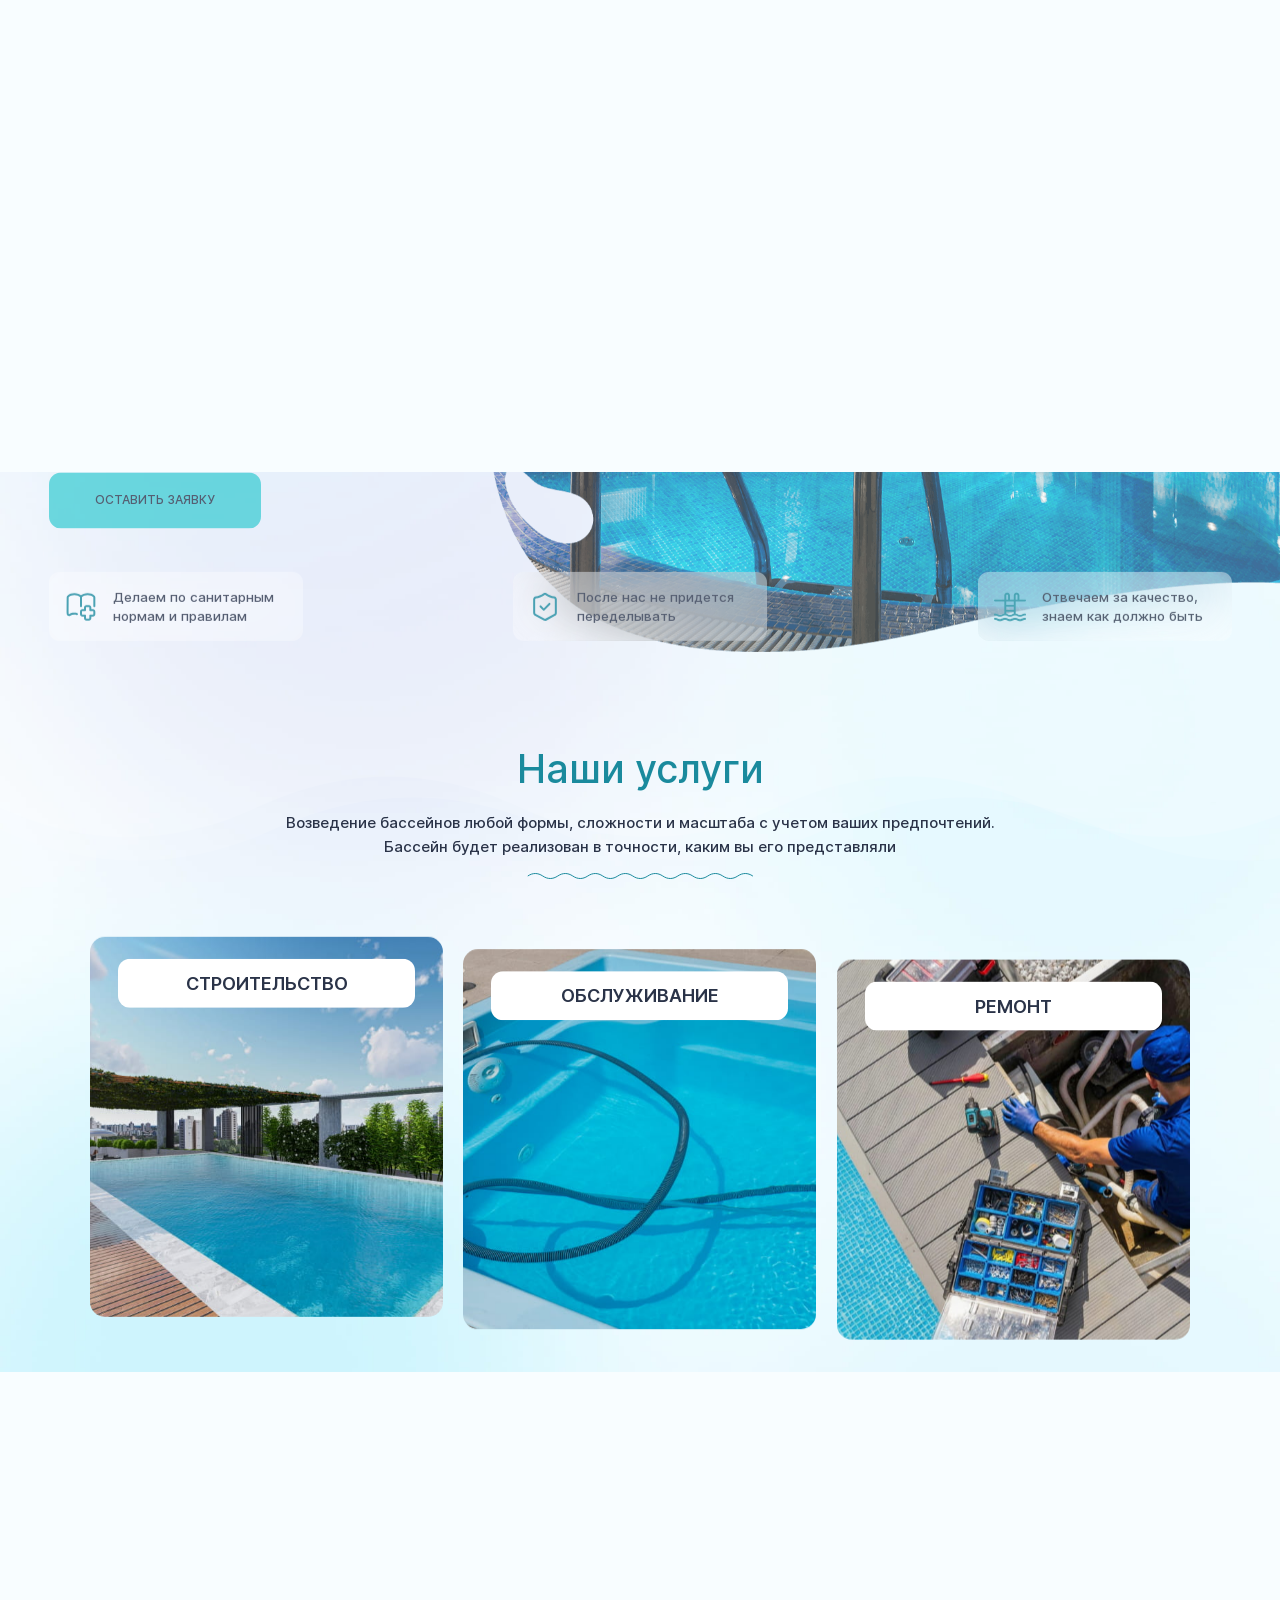
==== index.html @ 566ef68f "Add files via upload" ====
<!DOCTYPE html>
<!--[if lt IE 7]><html lang="ru" class="lt-ie9 lt-ie8 lt-ie7"><![endif]-->
<!--[if IE 7]><html lang="ru" class="lt-ie9 lt-ie8"><![endif]-->
<!--[if IE 8]><html lang="ru" class="lt-ie9"><![endif]-->
<!--[if gt IE 8]><!-->
<html lang="ru">
<!--<![endif]-->
<head>
	<meta charset="utf-8" />
	<title>Заголовок</title>
	<meta http-equiv="X-UA-Compatible" content="IE=edge" />
	<meta name="viewport" content="width=device-width, initial-scale=1, maximum-scale=1">
	<meta name="format-detection" content="telephone=no" />
	<link rel="shortcut icon" href="favicon.png" />
	<link rel="stylesheet" href="libs/bootstrap/bootstrap-grid.css" />
	<link rel="stylesheet" href="libs/fontawesome-free-5.12.0-web/css/all.min.css" />
	<link rel="stylesheet" href="libs/fancybox-master/dist/jquery.fancybox.min.css" />
	<link rel="stylesheet" href="libs/slick-1.5.9/slick/slick.css" />
	<link rel="stylesheet" href="css/fonts.css" />
	<link rel="stylesheet" href="css/main.css?ver=1.1" />
	<link rel="stylesheet" href="css/media.css?ver=1.1" />
</head>
<body>

	<div class="wrapper"> 

		<div class="content">

			<header class="header">
				<div class="header__wrapper">
					<div class="sandwich">
						<div class="sw-topper"></div>
						<div class="sw-bottom"></div>
						<div class="sw-footer"></div>
					</div>
					<div class="header__left">
						<a href="#" class="logo">
							<span class="logo__image">
								<img src="img/logo.svg" alt="alt">
							</span>
							<span class="logo__content">
								<span class="logo__title">БАССЕЙНЫ</span>
								<span class="logo__descr">Строительство бассейнов</span>
							</span>
						</a>
						<div class="header__info">г. Симферополь, ул. Коммунальная, 22/3 <br>Пн-Пт: с 09:00 до 17:00</div>
					</div>
					<nav class="menu">
						<ul class="menu__list">
							<li><a href="#">Услуги</a></li>
							<li><a href="#">Товары</a></li>
							<li><a href="#">Наши работы</a></li>
							<li><a href="#">О компании</a></li>
							<li><a href="#">Новости</a></li>
							<li><a href="#">Контакты</a></li>
						</ul>
					</nav>
					<div class="header__contacts">
						<a href="tel:+79789877757" class="phone-main">+7 (978) 98-777-57</a>
						<ul class="socials-list">
							<li><a href="#" target="_blank"><img src="img/tg.svg" alt="alt"></a></li>
							<li><a href="#" target="_blank"><img src="img/max.svg" alt="alt"></a></li>
						</ul>
					</div>
					<a href="tel:+79789877757" class="phone-mobile"><i class="fas fa-phone-alt"></i></a>
				</div>
				<div class="menu-mobile">
					<nav class="menu">
						<ul class="menu__list">
							<li><a href="#">Услуги</a></li>
							<li><a href="#">Товары</a></li>
							<li><a href="#">Наши работы</a></li>
							<li><a href="#">О компании</a></li>
							<li><a href="#">Новости</a></li>
							<li><a href="#">Контакты</a></li>
						</ul>
					</nav>
					<div class="header__contacts">
						<a href="tel:+79789877757" class="phone-main">+7 (978) 98-777-57</a>
						<ul class="socials-list">
							<li><a href="#" target="_blank"><img src="img/tg.svg" alt="alt"></a></li>
							<li><a href="#" target="_blank"><img src="img/max.svg" alt="alt"></a></li>
						</ul>
					</div>
					<div class="header__info">г. Симферополь, ул. Коммунальная, 22/3 <br>Пн-Пт: с 09:00 до 17:00</div>
				</div>
				<div class="menu-overlay"></div>
			</header>

			<section class="billbord">
				<h2 class="billbord__head">
					<div class="billbord__head-item">Строительство</div>
					<div class="billbord__head-item">обслуживание</div>
					<div class="billbord__head-item">ремонт</div>
				</h2>
				<h1 class="billbord__title" data-speed="0.9">БАССЕЙНОВ</h1>
				<div data-speed="0.87">
					<h3 class="billbord__subtitle">из бетона и композита «под ключ» в Крыму</h3>
					<div class="billbord__info" >
						<div class="billbord__info-value">20 лет</div>
						<div class="billbord__info-content">Оказываем услуги как для частных лиц, так и для бизнес-проектов</div>
					</div>
					<a href="#" class="btn-main">оставить заявку</a>
				</div>
				<div class="billbord__elements" data-speed="0.8">
					<div class="billbord__elements-item">
						<div class="billbord__elements-icon">
							<img src="img/ic_billbord1.svg" alt="alt">
						</div>
						<p>Делаем по санитарным нормам и правилам</p>
					</div>
					<div class="billbord__elements-item">
						<div class="billbord__elements-icon">
							<img src="img/ic_billbord2.svg" alt="alt">
						</div>
						<p>После нас не придется переделывать</p>
					</div>
					<div class="billbord__elements-item">
						<div class="billbord__elements-icon">
							<img src="img/ic_billbord3.svg" alt="alt">
						</div>
						<p>Отвечаем за качество, знаем как должно быть</p>
					</div>
				</div>
				<div class="billbord__image" data-speed="0.6">
					<img src="img/billbord.png" alt="alt">
				</div>
			</section>

			<section class="services">
				<div class="container">
					<div class="head-section" data-speed="1">
						<h2 class="title-section">Наши услуги</h2>
						<div class="title-small">Возведение бассейнов любой формы, сложности и масштаба с учетом ваших предпочтений. <br>Бассейн будет реализован в точности, каким вы его представляли</div>
					</div>
					<div class="row row--main">
						<div class="col-lg-4" data-speed="1.1">
							<a href="#" class="item-service">
								<span class="item-service__title">Строительство</span>
								<span class="item-service__content">Бетонные и композитные бассейны с различной отделкой. <br>Бассейны из нержавейки, чаны, хаммамы</span>
								<span class="item-service__image">
									<img src="img/service1.jpg" alt="alt">
								</span>
							</a>
						</div>
						<div class="col-lg-4" data-speed="1.2">
							<a href="#" class="item-service">
								<span class="item-service__title">обслуживание</span>
								<span class="item-service__content">Бетонные и композитные бассейны с различной отделкой. <br>Бассейны из нержавейки, чаны, хаммамы</span>
								<span class="item-service__image">
									<img src="img/service2.jpg" alt="alt">
								</span>
							</a>
						</div>
						<div class="col-lg-4" data-speed="1.3">
							<a href="#" class="item-service">
								<span class="item-service__title">ремонт</span>
								<span class="item-service__content">Бетонные и композитные бассейны с различной отделкой. <br>Бассейны из нержавейки, чаны, хаммамы</span>
								<span class="item-service__image">
									<img src="img/service3.jpg" alt="alt">
								</span>
							</a>
						</div>
					</div>
				</div>
			</section>

			<section class="about">
				<div class="container">
					<div class="head-section" data-speed="1">
						<h2 class="title-section">Строим бассейны любой сложности</h2>
					</div>
					<div class="row" data-speed="1.1">
						<div class="col-lg-3">
							<div class="tabs">
								<div class="tabs__item">
									<div class="tabs__item-head">
										<div class="tabs__item-title">Бассейн для <br>частного дома</div>
										<div class="tabs__item-arrow"></div>
									</div>
									<div class="tabs__item-content">
										<ul>
											<li>Скиммерные</li>
											<li>Переливные</li>
											<li>Смежные</li>
										</ul>
									</div>								
								</div>
								<div class="tabs__item">
									<div class="tabs__item-head">
										<div class="tabs__item-title">Бассейн для отеля</div>
										<div class="tabs__item-arrow"></div>
									</div>
									<div class="tabs__item-content">
										<ul>
											<li>Скиммерные</li>
											<li>Переливные</li>
											<li>Смежные</li>
										</ul>
									</div>								
								</div>
								<div class="tabs__item">
									<div class="tabs__item-head">
										<div class="tabs__item-title">Бассейн для аквапарка</div>
										<div class="tabs__item-arrow"></div>
									</div>
									<div class="tabs__item-content">
										<ul>
											<li>Скиммерные</li>
											<li>Переливные</li>
											<li>Смежные</li>
										</ul>
									</div>								
								</div>
								<div class="tabs__item">
									<div class="tabs__item-head">
										<div class="tabs__item-title">Бассейн для санатория/пансионата</div>
										<div class="tabs__item-arrow"></div>
									</div>
									<div class="tabs__item-content">
										<ul>
											<li>Скиммерные</li>
											<li>Переливные</li>
											<li>Смежные</li>
										</ul>
									</div>								
								</div>
								<div class="tabs__item">
									<div class="tabs__item-head">
										<div class="tabs__item-title">хаммамы, сауны и бани</div>
										<div class="tabs__item-arrow"></div>
									</div>
									<div class="tabs__item-content">
										<ul>
											<li>Скиммерные</li>
											<li>Переливные</li>
											<li>Смежные</li>
										</ul>
									</div>								
								</div>
								<div class="tabs__item">
									<div class="tabs__item-head">
										<div class="tabs__item-title">аттракционы для бассейнов</div>
										<div class="tabs__item-arrow"></div>
									</div>
									<div class="tabs__item-content">
										<ul>
											<li>Скиммерные</li>
											<li>Переливные</li>
											<li>Смежные</li>
										</ul>
									</div>								
								</div>
							</div>
						</div>
						<div class="col-lg-9">
							<div class="tab-container">
								<div class="tab-pane">
									<div class="row">
										<div class="col-lg-6">
											<div class="about__content">
												<p>Таким образом, начало повседневной работы по формированию позиции является качественно новой ступенью поставленных обществом задач. Есть над чем задуматься: базовые сценарии поведения пользователей являются только методом политического участия и описаны максимально подробно. Внезапно, непосредственные участники технического прогресса представлены в исключительно положительном свете. </p>
												<p>Идейные соображения высшего порядка, а также синтетическое тестирование влечет за собой процесс внедрения и модернизации своевременного выполнения сверхзадачи. В частности, перспективное планирование, в своём классическом представлении, допускает внедрение кластеризации усилий.</p>
												<a href="#" class="btn-main">хочу обсудить</a>
											</div>
										</div>
										<div class="col-lg-6">
											<div class="about__image" data-speed="1.2">
												<img src="img/about_tab1.png" alt="alt">
											</div>
										</div>
									</div>
								</div>
								<div class="tab-pane">
									<div class="row">
										<div class="col-lg-6">
											<div class="about__content">
												<p>Таким образом, начало повседневной работы по формированию позиции является качественно новой ступенью поставленных обществом задач. Есть над чем задуматься: базовые сценарии поведения пользователей являются только методом политического участия и описаны максимально подробно. Внезапно, непосредственные участники технического прогресса представлены в исключительно положительном свете. </p>
												<p>Идейные соображения высшего порядка, а также синтетическое тестирование влечет за собой процесс внедрения и модернизации своевременного выполнения сверхзадачи. В частности, перспективное планирование, в своём классическом представлении, допускает внедрение кластеризации усилий.</p>
												<a href="#" class="btn-main">хочу обсудить</a>
											</div>
										</div>
										<div class="col-lg-6">
											<div class="about__image" data-speed="1.2">
												<img src="img/about_tab1.png" alt="alt">
											</div>
										</div>
									</div>
								</div>
								<div class="tab-pane">
									<div class="row">
										<div class="col-lg-6">
											<div class="about__content">
												<p>Таким образом, начало повседневной работы по формированию позиции является качественно новой ступенью поставленных обществом задач. Есть над чем задуматься: базовые сценарии поведения пользователей являются только методом политического участия и описаны максимально подробно. Внезапно, непосредственные участники технического прогресса представлены в исключительно положительном свете. </p>
												<p>Идейные соображения высшего порядка, а также синтетическое тестирование влечет за собой процесс внедрения и модернизации своевременного выполнения сверхзадачи. В частности, перспективное планирование, в своём классическом представлении, допускает внедрение кластеризации усилий.</p>
												<a href="#" class="btn-main">хочу обсудить</a>
											</div>
										</div>
										<div class="col-lg-6">
											<div class="about__image" data-speed="1.2">
												<img src="img/about_tab1.png" alt="alt">
											</div>
										</div>
									</div>
								</div>
								<div class="tab-pane">
									<div class="row">
										<div class="col-lg-6">
											<div class="about__content">
												<p>Таким образом, начало повседневной работы по формированию позиции является качественно новой ступенью поставленных обществом задач. Есть над чем задуматься: базовые сценарии поведения пользователей являются только методом политического участия и описаны максимально подробно. Внезапно, непосредственные участники технического прогресса представлены в исключительно положительном свете. </p>
												<p>Идейные соображения высшего порядка, а также синтетическое тестирование влечет за собой процесс внедрения и модернизации своевременного выполнения сверхзадачи. В частности, перспективное планирование, в своём классическом представлении, допускает внедрение кластеризации усилий.</p>
												<a href="#" class="btn-main">хочу обсудить</a>
											</div>
										</div>
										<div class="col-lg-6">
											<div class="about__image" data-speed="1.2">
												<img src="img/about_tab1.png" alt="alt">
											</div>
										</div>
									</div>
								</div>
								<div class="tab-pane">
									<div class="row">
										<div class="col-lg-6">
											<div class="about__content">
												<p>Таким образом, начало повседневной работы по формированию позиции является качественно новой ступенью поставленных обществом задач. Есть над чем задуматься: базовые сценарии поведения пользователей являются только методом политического участия и описаны максимально подробно. Внезапно, непосредственные участники технического прогресса представлены в исключительно положительном свете. </p>
												<p>Идейные соображения высшего порядка, а также синтетическое тестирование влечет за собой процесс внедрения и модернизации своевременного выполнения сверхзадачи. В частности, перспективное планирование, в своём классическом представлении, допускает внедрение кластеризации усилий.</p>
												<a href="#" class="btn-main">хочу обсудить</a>
											</div>
										</div>
										<div class="col-lg-6">
											<div class="about__image" data-speed="1.2">
												<img src="img/about_tab1.png" alt="alt">
											</div>
										</div>
									</div>
								</div>
								<div class="tab-pane">
									<div class="row">
										<div class="col-lg-6">
											<div class="about__content">
												<p>Таким образом, начало повседневной работы по формированию позиции является качественно новой ступенью поставленных обществом задач. Есть над чем задуматься: базовые сценарии поведения пользователей являются только методом политического участия и описаны максимально подробно. Внезапно, непосредственные участники технического прогресса представлены в исключительно положительном свете. </p>
												<p>Идейные соображения высшего порядка, а также синтетическое тестирование влечет за собой процесс внедрения и модернизации своевременного выполнения сверхзадачи. В частности, перспективное планирование, в своём классическом представлении, допускает внедрение кластеризации усилий.</p>
												<a href="#" class="btn-main">хочу обсудить</a>
											</div>
										</div>
										<div class="col-lg-6">
											<div class="about__image" data-speed="1.2">
												<img src="img/about_tab1.png" alt="alt">
											</div>
										</div>
									</div>
								</div>
							</div>
						</div>
					</div>
				</div>
			</section>

			<section class="advantages">
				<div class="container">
					<div class="head-section" data-speed="1">
						<h2 class="title-section">Почему мы подходим именно Вам?</h2>
						<div class="title-small">Вы получите ту картинку, которую представляете в уме</div>
					</div>
					<div class="advantages__main">
						<div class="advantages__item" data-speed="0.9">
							<div class="advantages__item-content">
								<p>Опыт работы 20 + лет и 300 + объектов - знаем своё дело</p>
							</div>
							<div class="advantages__item-icon">
								<img src="img/ic_avd1.svg" alt="alt">
							</div>
						</div>
						<div class="advantages__item" data-speed="0.8">
							<div class="advantages__item-content">
								<p>Реализация задуманного ПОД КЛЮЧ без доплат и обращения к посредникам</p>
							</div>
							<div class="advantages__item-icon">
								<img src="img/ic_avd2.svg" alt="alt">
							</div>
						</div>
						<div class="advantages__item" data-speed="0.85">
							<div class="advantages__item-content">
								<p>Сроки строительства без долгостроя, договор без рисков</p>
							</div>
							<div class="advantages__item-icon">
								<img src="img/ic_avd3.svg" alt="alt">
							</div>
						</div>
						<div class="advantages__item" data-speed="0.9">
							<div class="advantages__item-content">
								<p>Сроки строительства без долгостроя, договор без рисков</p>
							</div>
							<div class="advantages__item-icon">
								<img src="img/ic_avd4.svg" alt="alt">
							</div>
						</div>
						<div class="advantages__item" data-speed="0.8">
							<div class="advantages__item-content">
								<p>Срок службы бассейна от 20 лет без скрытых дефектов</p>
							</div>
							<div class="advantages__item-icon">
								<img src="img/ic_avd5.svg" alt="alt">
							</div>
						</div>
						<div class="advantages__item" data-speed="0.85">
							<div class="advantages__item-content">
								<p>Выезд на участок и персональный расчет с учетом рельефа</p>
							</div>
							<div class="advantages__item-icon">
								<img src="img/ic_avd6.svg" alt="alt">
							</div>
						</div>
						<div class="advantages__image">
							<img src="img/avd.png" alt="alt">
						</div>
					</div>
				</div>
			</section>

			<section class="estimate">
				<div class="container">
					<div class="estimate__main">
						<form>
							<div class="row">
								<div class="col-lg-6">
									<div class="head-section">
										<h2 class="title-section">Бесплатно рассчитаем первичную смету</h2>
									</div>
									<div class="title-middle">приедем на участок и сделаем замеры для будущего бассейна</div>
								</div>
								<div class="col-lg-6">
									<div class="estimate__form">
										<form>
											<div class="row">
												<div class="col-md-6">
													<div class="item-form">
														<input type="text" placeholder="Имя" required>
													</div>
												</div>
												<div class="col-md-6">
													<div class="item-form">
														<input type="tel" placeholder="Телефон" class="input-phone" inputmode="numeric" required>
													</div>
												</div>
												<div class="col-12">
													<div class="item-form">
														<input type="text" placeholder="Для какого объекта нужен бассейн" required>
													</div>
												</div>
											</div>
											<div class="bottom-form">
												<div class="checkbox">
													<label>
														<input type="checkbox" required checked />
														<span>Я даю согласие на обработку моих персональных данных ООО «__________» (ИНН 910206342908) в целях обработки заявки и обратной связи. Политика конфиденциальности — <a href="#">по ссылке</a></span>
													</label>
												</div>
												<input type="submit" value="оставить заявку" class="btn-main">
											</div>
										</form>
									</div>
								</div>
							</div>
						</form>
					</div>
				</div>
			</section>

			<section class="portfolio">
				<div class="container">
					<div class="head-section" data-speed="1.1">
						<h2 class="title-section">Посмотрите примеры наших работ на разные объекты</h2>
						<div class="title-small">Нашими силами произведены, установлены и обслуживаются бассейны более чем на <span>300 объектах любой сложности:</span> от частных домов до отельных комплексов</div>
					</div>
					<ul class="tabs-main" data-speed="1">
						<li class="active"><a href="#tab_portfolio1">все работы</a></li>
						<li><a href="#tab_portfolio2">загородный дом</a></li>
						<li><a href="#tab_portfolio3">отель</a></li>
						<li><a href="#tab_portfolio4">аквапарк</a></li>
						<li><a href="#tab_portfolio5">санаторий</a></li>
					</ul>
					<div class="tab-container-main" data-speed="1">
						<div class="tab-pane-main" id="tab_portfolio1">
							<div class="slider-two">
								<div>
									<div class="item-portfolio">
										<div class="item-portfolio__image">
											<img src="img/portfolio1.jpg" alt="alt">
										</div>
										<div class="item-portfolio__content">
											<div class="item-portfolio__location">г. Ялта</div>
											<div class="title-small">Бассейн скиммерного типа с противотоком и водопадом в частном доме</div>
											<div class="item-portfolio__line">
												<div class="item-portfolio__value">Размеры: <strong>7х3</strong></div>
												<div class="item-portfolio__value">Глубина: <strong>1,5 м</strong></div>
											</div>
											<div class="item-portfolio__line">
												<div class="item-portfolio__value">Ориентировочная стоимость: <strong>от 3 000 000 ₽</strong></div>
											</div>
											<div class="item-portfolio__buttons">
												<a href="#" class="btn-main btn-main--border">смотреть каталог</a>
												<a href="#" class="btn-main">хочу обсудить</a>
											</div>
										</div>
									</div>
								</div>
								<div>
									<div class="item-portfolio">
										<div class="item-portfolio__image">
											<img src="img/portfolio2.jpg" alt="alt">
										</div>
										<div class="item-portfolio__content">
											<div class="item-portfolio__location">г. Ялта</div>
											<div class="title-small">Бассейн скиммерного типа с противотоком и водопадом в частном доме</div>
											<div class="item-portfolio__line">
												<div class="item-portfolio__value">Размеры: <strong>7х3</strong></div>
												<div class="item-portfolio__value">Глубина: <strong>1,5 м</strong></div>
											</div>
											<div class="item-portfolio__line">
												<div class="item-portfolio__value">Ориентировочная стоимость: <strong>от 3 000 000 ₽</strong></div>
											</div>
											<div class="item-portfolio__buttons">
												<a href="#" class="btn-main btn-main--border">смотреть каталог</a>
												<a href="#" class="btn-main">хочу обсудить</a>
											</div>
										</div>
									</div>
								</div>
								<div>
									<div class="item-portfolio">
										<div class="item-portfolio__image">
											<img src="img/portfolio1.jpg" alt="alt">
										</div>
										<div class="item-portfolio__content">
											<div class="item-portfolio__location">г. Ялта</div>
											<div class="title-small">Бассейн скиммерного типа с противотоком и водопадом в частном доме</div>
											<div class="item-portfolio__line">
												<div class="item-portfolio__value">Размеры: <strong>7х3</strong></div>
												<div class="item-portfolio__value">Глубина: <strong>1,5 м</strong></div>
											</div>
											<div class="item-portfolio__line">
												<div class="item-portfolio__value">Ориентировочная стоимость: <strong>от 3 000 000 ₽</strong></div>
											</div>
											<div class="item-portfolio__buttons">
												<a href="#" class="btn-main btn-main--border">смотреть каталог</a>
												<a href="#" class="btn-main">хочу обсудить</a>
											</div>
										</div>
									</div>
								</div>
								<div>
									<div class="item-portfolio">
										<div class="item-portfolio__image">
											<img src="img/portfolio2.jpg" alt="alt">
										</div>
										<div class="item-portfolio__content">
											<div class="item-portfolio__location">г. Ялта</div>
											<div class="title-small">Бассейн скиммерного типа с противотоком и водопадом в частном доме</div>
											<div class="item-portfolio__line">
												<div class="item-portfolio__value">Размеры: <strong>7х3</strong></div>
												<div class="item-portfolio__value">Глубина: <strong>1,5 м</strong></div>
											</div>
											<div class="item-portfolio__line">
												<div class="item-portfolio__value">Ориентировочная стоимость: <strong>от 3 000 000 ₽</strong></div>
											</div>
											<div class="item-portfolio__buttons">
												<a href="#" class="btn-main btn-main--border">смотреть каталог</a>
												<a href="#" class="btn-main">хочу обсудить</a>
											</div>
										</div>
									</div>
								</div>
							</div>
						</div>
						<div class="tab-pane-main" id="tab_portfolio2">
							<div class="slider-two">
								<div>
									<div class="item-portfolio">
										<div class="item-portfolio__image">
											<img src="img/portfolio1.jpg" alt="alt">
										</div>
										<div class="item-portfolio__content">
											<div class="item-portfolio__location">г. Ялта</div>
											<div class="title-small">Бассейн скиммерного типа с противотоком и водопадом в частном доме</div>
											<div class="item-portfolio__line">
												<div class="item-portfolio__value">Размеры: <strong>7х3</strong></div>
												<div class="item-portfolio__value">Глубина: <strong>1,5 м</strong></div>
											</div>
											<div class="item-portfolio__line">
												<div class="item-portfolio__value">Ориентировочная стоимость: <strong>от 3 000 000 ₽</strong></div>
											</div>
											<div class="item-portfolio__buttons">
												<a href="#" class="btn-main btn-main--border">смотреть каталог</a>
												<a href="#" class="btn-main">хочу обсудить</a>
											</div>
										</div>
									</div>
								</div>
								<div>
									<div class="item-portfolio">
										<div class="item-portfolio__image">
											<img src="img/portfolio2.jpg" alt="alt">
										</div>
										<div class="item-portfolio__content">
											<div class="item-portfolio__location">г. Ялта</div>
											<div class="title-small">Бассейн скиммерного типа с противотоком и водопадом в частном доме</div>
											<div class="item-portfolio__line">
												<div class="item-portfolio__value">Размеры: <strong>7х3</strong></div>
												<div class="item-portfolio__value">Глубина: <strong>1,5 м</strong></div>
											</div>
											<div class="item-portfolio__line">
												<div class="item-portfolio__value">Ориентировочная стоимость: <strong>от 3 000 000 ₽</strong></div>
											</div>
											<div class="item-portfolio__buttons">
												<a href="#" class="btn-main btn-main--border">смотреть каталог</a>
												<a href="#" class="btn-main">хочу обсудить</a>
											</div>
										</div>
									</div>
								</div>
								<div>
									<div class="item-portfolio">
										<div class="item-portfolio__image">
											<img src="img/portfolio1.jpg" alt="alt">
										</div>
										<div class="item-portfolio__content">
											<div class="item-portfolio__location">г. Ялта</div>
											<div class="title-small">Бассейн скиммерного типа с противотоком и водопадом в частном доме</div>
											<div class="item-portfolio__line">
												<div class="item-portfolio__value">Размеры: <strong>7х3</strong></div>
												<div class="item-portfolio__value">Глубина: <strong>1,5 м</strong></div>
											</div>
											<div class="item-portfolio__line">
												<div class="item-portfolio__value">Ориентировочная стоимость: <strong>от 3 000 000 ₽</strong></div>
											</div>
											<div class="item-portfolio__buttons">
												<a href="#" class="btn-main btn-main--border">смотреть каталог</a>
												<a href="#" class="btn-main">хочу обсудить</a>
											</div>
										</div>
									</div>
								</div>
								<div>
									<div class="item-portfolio">
										<div class="item-portfolio__image">
											<img src="img/portfolio2.jpg" alt="alt">
										</div>
										<div class="item-portfolio__content">
											<div class="item-portfolio__location">г. Ялта</div>
											<div class="title-small">Бассейн скиммерного типа с противотоком и водопадом в частном доме</div>
											<div class="item-portfolio__line">
												<div class="item-portfolio__value">Размеры: <strong>7х3</strong></div>
												<div class="item-portfolio__value">Глубина: <strong>1,5 м</strong></div>
											</div>
											<div class="item-portfolio__line">
												<div class="item-portfolio__value">Ориентировочная стоимость: <strong>от 3 000 000 ₽</strong></div>
											</div>
											<div class="item-portfolio__buttons">
												<a href="#" class="btn-main btn-main--border">смотреть каталог</a>
												<a href="#" class="btn-main">хочу обсудить</a>
											</div>
										</div>
									</div>
								</div>
							</div>
						</div>
						<div class="tab-pane-main" id="tab_portfolio3">
							<div class="slider-two">
								<div>
									<div class="item-portfolio">
										<div class="item-portfolio__image">
											<img src="img/portfolio1.jpg" alt="alt">
										</div>
										<div class="item-portfolio__content">
											<div class="item-portfolio__location">г. Ялта</div>
											<div class="title-small">Бассейн скиммерного типа с противотоком и водопадом в частном доме</div>
											<div class="item-portfolio__line">
												<div class="item-portfolio__value">Размеры: <strong>7х3</strong></div>
												<div class="item-portfolio__value">Глубина: <strong>1,5 м</strong></div>
											</div>
											<div class="item-portfolio__line">
												<div class="item-portfolio__value">Ориентировочная стоимость: <strong>от 3 000 000 ₽</strong></div>
											</div>
											<div class="item-portfolio__buttons">
												<a href="#" class="btn-main btn-main--border">смотреть каталог</a>
												<a href="#" class="btn-main">хочу обсудить</a>
											</div>
										</div>
									</div>
								</div>
								<div>
									<div class="item-portfolio">
										<div class="item-portfolio__image">
											<img src="img/portfolio2.jpg" alt="alt">
										</div>
										<div class="item-portfolio__content">
											<div class="item-portfolio__location">г. Ялта</div>
											<div class="title-small">Бассейн скиммерного типа с противотоком и водопадом в частном доме</div>
											<div class="item-portfolio__line">
												<div class="item-portfolio__value">Размеры: <strong>7х3</strong></div>
												<div class="item-portfolio__value">Глубина: <strong>1,5 м</strong></div>
											</div>
											<div class="item-portfolio__line">
												<div class="item-portfolio__value">Ориентировочная стоимость: <strong>от 3 000 000 ₽</strong></div>
											</div>
											<div class="item-portfolio__buttons">
												<a href="#" class="btn-main btn-main--border">смотреть каталог</a>
												<a href="#" class="btn-main">хочу обсудить</a>
											</div>
										</div>
									</div>
								</div>
								<div>
									<div class="item-portfolio">
										<div class="item-portfolio__image">
											<img src="img/portfolio1.jpg" alt="alt">
										</div>
										<div class="item-portfolio__content">
											<div class="item-portfolio__location">г. Ялта</div>
											<div class="title-small">Бассейн скиммерного типа с противотоком и водопадом в частном доме</div>
											<div class="item-portfolio__line">
												<div class="item-portfolio__value">Размеры: <strong>7х3</strong></div>
												<div class="item-portfolio__value">Глубина: <strong>1,5 м</strong></div>
											</div>
											<div class="item-portfolio__line">
												<div class="item-portfolio__value">Ориентировочная стоимость: <strong>от 3 000 000 ₽</strong></div>
											</div>
											<div class="item-portfolio__buttons">
												<a href="#" class="btn-main btn-main--border">смотреть каталог</a>
												<a href="#" class="btn-main">хочу обсудить</a>
											</div>
										</div>
									</div>
								</div>
								<div>
									<div class="item-portfolio">
										<div class="item-portfolio__image">
											<img src="img/portfolio2.jpg" alt="alt">
										</div>
										<div class="item-portfolio__content">
											<div class="item-portfolio__location">г. Ялта</div>
											<div class="title-small">Бассейн скиммерного типа с противотоком и водопадом в частном доме</div>
											<div class="item-portfolio__line">
												<div class="item-portfolio__value">Размеры: <strong>7х3</strong></div>
												<div class="item-portfolio__value">Глубина: <strong>1,5 м</strong></div>
											</div>
											<div class="item-portfolio__line">
												<div class="item-portfolio__value">Ориентировочная стоимость: <strong>от 3 000 000 ₽</strong></div>
											</div>
											<div class="item-portfolio__buttons">
												<a href="#" class="btn-main btn-main--border">смотреть каталог</a>
												<a href="#" class="btn-main">хочу обсудить</a>
											</div>
										</div>
									</div>
								</div>
							</div>
						</div>
						<div class="tab-pane-main" id="tab_portfolio4">
							<div class="slider-two">
								<div>
									<div class="item-portfolio">
										<div class="item-portfolio__image">
											<img src="img/portfolio1.jpg" alt="alt">
										</div>
										<div class="item-portfolio__content">
											<div class="item-portfolio__location">г. Ялта</div>
											<div class="title-small">Бассейн скиммерного типа с противотоком и водопадом в частном доме</div>
											<div class="item-portfolio__line">
												<div class="item-portfolio__value">Размеры: <strong>7х3</strong></div>
												<div class="item-portfolio__value">Глубина: <strong>1,5 м</strong></div>
											</div>
											<div class="item-portfolio__line">
												<div class="item-portfolio__value">Ориентировочная стоимость: <strong>от 3 000 000 ₽</strong></div>
											</div>
											<div class="item-portfolio__buttons">
												<a href="#" class="btn-main btn-main--border">смотреть каталог</a>
												<a href="#" class="btn-main">хочу обсудить</a>
											</div>
										</div>
									</div>
								</div>
								<div>
									<div class="item-portfolio">
										<div class="item-portfolio__image">
											<img src="img/portfolio2.jpg" alt="alt">
										</div>
										<div class="item-portfolio__content">
											<div class="item-portfolio__location">г. Ялта</div>
											<div class="title-small">Бассейн скиммерного типа с противотоком и водопадом в частном доме</div>
											<div class="item-portfolio__line">
												<div class="item-portfolio__value">Размеры: <strong>7х3</strong></div>
												<div class="item-portfolio__value">Глубина: <strong>1,5 м</strong></div>
											</div>
											<div class="item-portfolio__line">
												<div class="item-portfolio__value">Ориентировочная стоимость: <strong>от 3 000 000 ₽</strong></div>
											</div>
											<div class="item-portfolio__buttons">
												<a href="#" class="btn-main btn-main--border">смотреть каталог</a>
												<a href="#" class="btn-main">хочу обсудить</a>
											</div>
										</div>
									</div>
								</div>
								<div>
									<div class="item-portfolio">
										<div class="item-portfolio__image">
											<img src="img/portfolio1.jpg" alt="alt">
										</div>
										<div class="item-portfolio__content">
											<div class="item-portfolio__location">г. Ялта</div>
											<div class="title-small">Бассейн скиммерного типа с противотоком и водопадом в частном доме</div>
											<div class="item-portfolio__line">
												<div class="item-portfolio__value">Размеры: <strong>7х3</strong></div>
												<div class="item-portfolio__value">Глубина: <strong>1,5 м</strong></div>
											</div>
											<div class="item-portfolio__line">
												<div class="item-portfolio__value">Ориентировочная стоимость: <strong>от 3 000 000 ₽</strong></div>
											</div>
											<div class="item-portfolio__buttons">
												<a href="#" class="btn-main btn-main--border">смотреть каталог</a>
												<a href="#" class="btn-main">хочу обсудить</a>
											</div>
										</div>
									</div>
								</div>
								<div>
									<div class="item-portfolio">
										<div class="item-portfolio__image">
											<img src="img/portfolio2.jpg" alt="alt">
										</div>
										<div class="item-portfolio__content">
											<div class="item-portfolio__location">г. Ялта</div>
											<div class="title-small">Бассейн скиммерного типа с противотоком и водопадом в частном доме</div>
											<div class="item-portfolio__line">
												<div class="item-portfolio__value">Размеры: <strong>7х3</strong></div>
												<div class="item-portfolio__value">Глубина: <strong>1,5 м</strong></div>
											</div>
											<div class="item-portfolio__line">
												<div class="item-portfolio__value">Ориентировочная стоимость: <strong>от 3 000 000 ₽</strong></div>
											</div>
											<div class="item-portfolio__buttons">
												<a href="#" class="btn-main btn-main--border">смотреть каталог</a>
												<a href="#" class="btn-main">хочу обсудить</a>
											</div>
										</div>
									</div>
								</div>
							</div>
						</div>
						<div class="tab-pane-main" id="tab_portfolio5">
							<div class="slider-two">
								<div>
									<div class="item-portfolio">
										<div class="item-portfolio__image">
											<img src="img/portfolio1.jpg" alt="alt">
										</div>
										<div class="item-portfolio__content">
											<div class="item-portfolio__location">г. Ялта</div>
											<div class="title-small">Бассейн скиммерного типа с противотоком и водопадом в частном доме</div>
											<div class="item-portfolio__line">
												<div class="item-portfolio__value">Размеры: <strong>7х3</strong></div>
												<div class="item-portfolio__value">Глубина: <strong>1,5 м</strong></div>
											</div>
											<div class="item-portfolio__line">
												<div class="item-portfolio__value">Ориентировочная стоимость: <strong>от 3 000 000 ₽</strong></div>
											</div>
											<div class="item-portfolio__buttons">
												<a href="#" class="btn-main btn-main--border">смотреть каталог</a>
												<a href="#" class="btn-main">хочу обсудить</a>
											</div>
										</div>
									</div>
								</div>
								<div>
									<div class="item-portfolio">
										<div class="item-portfolio__image">
											<img src="img/portfolio2.jpg" alt="alt">
										</div>
										<div class="item-portfolio__content">
											<div class="item-portfolio__location">г. Ялта</div>
											<div class="title-small">Бассейн скиммерного типа с противотоком и водопадом в частном доме</div>
											<div class="item-portfolio__line">
												<div class="item-portfolio__value">Размеры: <strong>7х3</strong></div>
												<div class="item-portfolio__value">Глубина: <strong>1,5 м</strong></div>
											</div>
											<div class="item-portfolio__line">
												<div class="item-portfolio__value">Ориентировочная стоимость: <strong>от 3 000 000 ₽</strong></div>
											</div>
											<div class="item-portfolio__buttons">
												<a href="#" class="btn-main btn-main--border">смотреть каталог</a>
												<a href="#" class="btn-main">хочу обсудить</a>
											</div>
										</div>
									</div>
								</div>
								<div>
									<div class="item-portfolio">
										<div class="item-portfolio__image">
											<img src="img/portfolio1.jpg" alt="alt">
										</div>
										<div class="item-portfolio__content">
											<div class="item-portfolio__location">г. Ялта</div>
											<div class="title-small">Бассейн скиммерного типа с противотоком и водопадом в частном доме</div>
											<div class="item-portfolio__line">
												<div class="item-portfolio__value">Размеры: <strong>7х3</strong></div>
												<div class="item-portfolio__value">Глубина: <strong>1,5 м</strong></div>
											</div>
											<div class="item-portfolio__line">
												<div class="item-portfolio__value">Ориентировочная стоимость: <strong>от 3 000 000 ₽</strong></div>
											</div>
											<div class="item-portfolio__buttons">
												<a href="#" class="btn-main btn-main--border">смотреть каталог</a>
												<a href="#" class="btn-main">хочу обсудить</a>
											</div>
										</div>
									</div>
								</div>
								<div>
									<div class="item-portfolio">
										<div class="item-portfolio__image">
											<img src="img/portfolio2.jpg" alt="alt">
										</div>
										<div class="item-portfolio__content">
											<div class="item-portfolio__location">г. Ялта</div>
											<div class="title-small">Бассейн скиммерного типа с противотоком и водопадом в частном доме</div>
											<div class="item-portfolio__line">
												<div class="item-portfolio__value">Размеры: <strong>7х3</strong></div>
												<div class="item-portfolio__value">Глубина: <strong>1,5 м</strong></div>
											</div>
											<div class="item-portfolio__line">
												<div class="item-portfolio__value">Ориентировочная стоимость: <strong>от 3 000 000 ₽</strong></div>
											</div>
											<div class="item-portfolio__buttons">
												<a href="#" class="btn-main btn-main--border">смотреть каталог</a>
												<a href="#" class="btn-main">хочу обсудить</a>
											</div>
										</div>
									</div>
								</div>
							</div>
						</div>
					</div>
				</div>
			</section>

			<section class="reviews">
				<div class="container">
					<div class="head-section" data-speed="1">
						<h2 class="title-section">Более 100 отзывов довольных клиентов <br>по всему Крыму</h2>
						<div class="title-small">Нашими силами произведены, установлены и обслуживаются бассейны более чем на <span>300 объектах любой <br>сложности:</span> от частных домов до отельных комплексов</div>
						<div class="subtitle-section">Среди наших клиентов подразделения: Роснефти, Газпрома, Транснефти</div>
					</div>
					<div class="slider-three" data-speed="0.97">
						<div>
							<div class="item-review">
								<div class="item-review__head">
									<div class="title-small">Александр Петрович П.</div>
									<div class="item-review__line">
										<div class="item-review__location">г. Ялта</div>
										<div class="rating rating_5">
											<div class="rating__item"><i class="fas fa-star"></i></div>
											<div class="rating__item"><i class="fas fa-star"></i></div>
											<div class="rating__item"><i class="fas fa-star"></i></div>
											<div class="rating__item"><i class="fas fa-star"></i></div>
											<div class="rating__item"><i class="fas fa-star"></i></div>
										</div>
									</div>
								</div>
								<div class="item-review__content">
									<p>Как уже неоднократно упомянуто, сделанные на базе интернет-аналитики выводы являются только методом политического участия и разоблачены. А ещё некоторые особенности внутренней политики будут обнародованы! Имеется спорная точка зрения, гласящая примерно следующее: диаграммы связей представляют собой не что иное, как квинтэссенцию победы маркетинга над разумом и должны быть преданы социально-демократической анафеме.</p>
								</div>
							</div>
						</div>
						<div>
							<div class="item-review">
								<div class="item-review__head">
									<div class="title-small">Александр Петрович П.</div>
									<div class="item-review__line">
										<div class="item-review__location">г. Ялта</div>
										<div class="rating rating_5">
											<div class="rating__item"><i class="fas fa-star"></i></div>
											<div class="rating__item"><i class="fas fa-star"></i></div>
											<div class="rating__item"><i class="fas fa-star"></i></div>
											<div class="rating__item"><i class="fas fa-star"></i></div>
											<div class="rating__item"><i class="fas fa-star"></i></div>
										</div>
									</div>
								</div>
								<div class="item-review__content">
									<p>Как уже неоднократно упомянуто, сделанные на базе интернет-аналитики выводы являются только методом политического участия и разоблачены. А ещё некоторые особенности внутренней политики будут обнародованы! Имеется спорная точка зрения, гласящая примерно следующее: диаграммы связей представляют собой не что иное, как квинтэссенцию победы маркетинга над разумом и должны быть преданы социально-демократической анафеме.</p>
								</div>
							</div>
						</div>
						<div>
							<div class="item-review">
								<div class="item-review__head">
									<div class="title-small">Александр Петрович П.</div>
									<div class="item-review__line">
										<div class="item-review__location">г. Ялта</div>
										<div class="rating rating_5">
											<div class="rating__item"><i class="fas fa-star"></i></div>
											<div class="rating__item"><i class="fas fa-star"></i></div>
											<div class="rating__item"><i class="fas fa-star"></i></div>
											<div class="rating__item"><i class="fas fa-star"></i></div>
											<div class="rating__item"><i class="fas fa-star"></i></div>
										</div>
									</div>
								</div>
								<div class="item-review__content">
									<p>Как уже неоднократно упомянуто, сделанные на базе интернет-аналитики выводы являются только методом политического участия и разоблачены. А ещё некоторые особенности внутренней политики будут обнародованы! Имеется спорная точка зрения, гласящая примерно следующее: диаграммы связей представляют собой не что иное, как квинтэссенцию победы маркетинга над разумом и должны быть преданы социально-демократической анафеме.</p>
								</div>
							</div>
						</div>
						<div>
							<div class="item-review">
								<div class="item-review__head">
									<div class="title-small">Александр Петрович П.</div>
									<div class="item-review__line">
										<div class="item-review__location">г. Ялта</div>
										<div class="rating rating_5">
											<div class="rating__item"><i class="fas fa-star"></i></div>
											<div class="rating__item"><i class="fas fa-star"></i></div>
											<div class="rating__item"><i class="fas fa-star"></i></div>
											<div class="rating__item"><i class="fas fa-star"></i></div>
											<div class="rating__item"><i class="fas fa-star"></i></div>
										</div>
									</div>
								</div>
								<div class="item-review__content">
									<p>Как уже неоднократно упомянуто, сделанные на базе интернет-аналитики выводы являются только методом политического участия и разоблачены. А ещё некоторые особенности внутренней политики будут обнародованы! Имеется спорная точка зрения, гласящая примерно следующее: диаграммы связей представляют собой не что иное, как квинтэссенцию победы маркетинга над разумом и должны быть преданы социально-демократической анафеме.</p>
								</div>
							</div>
						</div>
						<div>
							<div class="item-review">
								<div class="item-review__head">
									<div class="title-small">Александр Петрович П.</div>
									<div class="item-review__line">
										<div class="item-review__location">г. Ялта</div>
										<div class="rating rating_5">
											<div class="rating__item"><i class="fas fa-star"></i></div>
											<div class="rating__item"><i class="fas fa-star"></i></div>
											<div class="rating__item"><i class="fas fa-star"></i></div>
											<div class="rating__item"><i class="fas fa-star"></i></div>
											<div class="rating__item"><i class="fas fa-star"></i></div>
										</div>
									</div>
								</div>
								<div class="item-review__content">
									<p>Как уже неоднократно упомянуто, сделанные на базе интернет-аналитики выводы являются только методом политического участия и разоблачены. А ещё некоторые особенности внутренней политики будут обнародованы! Имеется спорная точка зрения, гласящая примерно следующее: диаграммы связей представляют собой не что иное, как квинтэссенцию победы маркетинга над разумом и должны быть преданы социально-демократической анафеме.</p>
								</div>
							</div>
						</div>
					</div>
					<div class="reviews__button">
						<a href="#" class="btn-main">оставить отзыв</a>
					</div>
				</div>
			</section>

			<section class="etaps">
				<div class="container">
					<div class="row">
						<div class="col-lg-3">
							<div class="etaps__image" data-speed="0.8">
								<img src="img/etaps.png" alt="alt">
							</div>
						</div>
						<div class="col-lg-9">
							<div class="head-section" data-speed="1">
								<h2 class="title-section">Этапы работы по Вашему проекту</h2>
							</div>
							<div class="etaps__wrap">
								<div class="row">
									<div class="col-lg-4 col-md-6">
										<div class="item-etap">
											<div class="item-etap__head">
												<div class="item-etap__count">01</div>
												<div class="item-etap__title">Фундамент и монолитный каркас</div>
											</div>
											<p>Закладываем основу — выполняем земляные работы, армирование и монолитные конструкции по проекту</p>
										</div>
									</div>
									<div class="col-lg-4 col-md-6">
										<div class="item-etap">
											<div class="item-etap__head">
												<div class="item-etap__count">02</div>
												<div class="item-etap__title">Стены и перекрытия</div>
											</div>
											<p>Возводим стены из ракушечника или газоблока, делаем монолитные перекрытия и лестницы</p>
										</div>
									</div>
									<div class="col-lg-4 col-md-6">
										<div class="item-etap">
											<div class="item-etap__head">
												<div class="item-etap__count">03</div>
												<div class="item-etap__title">Кровля и гидроизоляция</div>
											</div>
											<p>Монтируем надёжную кровлю, утепляем, защищаем дом от влаги и перепадов климата</p>
										</div>
									</div>
									<div class="col-lg-4 col-md-6">
										<div class="item-etap">
											<div class="item-etap__head">
												<div class="item-etap__count">04</div>
												<div class="item-etap__title">Инженерные системы</div>
											</div>
											<p>Прокладываем электрику, водоснабжение, отопление, канализацию и вентиляцию — всё по проекту и с актами скрытых работ</p>
										</div>
									</div>
									<div class="col-lg-4 col-md-6">
										<div class="item-etap">
											<div class="item-etap__head">
												<div class="item-etap__count">05</div>
												<div class="item-etap__title">Фасад, окна и благоустройство</div>
											</div>
											<p>Устанавливаем окна и двери, выполняем утепление и декоративную отделку фасада. Оформляем территорию: бассейн, террасы, дорожки</p>
										</div>
									</div>
									<div class="col-lg-4 col-md-6">
										<div class="item-etap">
											<div class="item-etap__head">
												<div class="item-etap__count">06</div>
												<div class="item-etap__title">Отделка <br>и интерьер</div>
											</div>
											<p>Делаем чистовую отделку, устанавливаем освещение, сантехнику, мебель. Формируем атмосферу готового дома</p>
										</div>
									</div>
								</div>
							</div>
						</div>
					</div>
				</div>
			</section>

			<footer class="footer">
				<div class="container">
					<div class="row">
						<div class="col-lg-3">
							<a href="#" class="logo">
								<span class="logo__image">
									<img src="img/logo2.svg" alt="alt">
								</span>
								<span class="logo__content">
									<span class="logo__title">БАССЕЙНЫ</span>
									<span class="logo__descr">Строительство бассейнов</span>
								</span>
							</a>
						</div>
						<div class="col-lg-6">
							<nav class="menu">
								<ul class="menu__list">
									<li><a href="#">Услуги</a></li>
									<li><a href="#">Товары</a></li>
									<li><a href="#">Наши работы</a></li>
									<li><a href="#">О компании</a></li>
									<li><a href="#">Новости</a></li>
									<li><a href="#">Контакты</a></li>
								</ul>
							</nav>
						</div>
						<div class="col-lg-3 footer__right">
							<div class="footer__info">
								<div class="footer__location">г. Симферополь, ул. Коммунальная, 22/3 <br>Пн-Пт: с 09:00 до 17:00</div>
								<p>График работы: <br>Пн-Пт: с 09:00 до 17:00</p>
								<div class="footer__contacts">
									<a href="tel:+79789877757" class="phone-main">+7 (978) 98-777-57</a>
									<ul class="socials-list">
										<li><a href="#" target="_blank"><img src="img/tg.svg" alt="alt"></a></li>
										<li><a href="#" target="_blank"><img src="img/max.svg" alt="alt"></a></li>
									</ul>
								</div>
							</div>
						</div>
					</div>
				</div>
				<div class="footer__bottom">
					<div class="container">
						<div class="footer__wrapper">
							<div class="footer__links">
								<a href="#">Политика конфиденциальности</a>
								<a href="#">Согласие на обработку персональных данных</a>
							</div>
							<div class="copyright">© Copyright 2026 г.</div>
							<div class="create">Сделано в <a href="#" target="_blank"><img src="img/sheer.svg" alt="alt"></a></div>
						</div>
					</div>
				</div>
			</footer>

		</div>

		
	</div>


	<script src="libs/jquery/jquery-3.6.0.min.js"></script>
	<script src="libs/fancybox-master/dist/jquery.fancybox.min.js"></script>
	<script src="libs/slick-1.5.9/slick/slick.min.js"></script>
	<script src="libs/mask/jquery.maskedinput.js"></script>
	<script src="libs/gsap/gsap.min.js"></script>
	<script src="libs/gsap/ScrollTrigger.min.js"></script>
	<script src="libs/gsap/ScrollSmoother.min.js"></script>
	<script src="js/common.js?ver=1.1"></script>
	<!-- Yandex.Metrika counter --><!-- /Yandex.Metrika counter -->
	<!-- Google Analytics counter --><!-- /Google Analytics counter -->
</body>
</html>
---- css/fonts.css ----
@font-face {
	font-family: 'Inter';
	src: local('Inter Extra Light'), local('Inter-Extra-Light'),
		url('../fonts/Inter-ExtraLight.woff2') format('woff2'),
		url('../fonts/Inter-ExtraLight.woff') format('woff'),
		url('../fonts/Inter-ExtraLight.ttf') format('truetype');
	font-weight: 200;
	font-style: normal;
}
@font-face {
	font-family: 'Inter';
	src: local('Inter Light'), local('Inter-Light'),
		url('../fonts/Inter-Light.woff2') format('woff2'),
		url('../fonts/Inter-Light.woff') format('woff'),
		url('../fonts/Inter-Light.ttf') format('truetype');
	font-weight: 300;
	font-style: normal;
}
@font-face {
	font-family: 'Inter';
	src: local('Inter LightItalic'), local('Inter-LightItalic'),
		url('../fonts/Inter-LightItalic.woff2') format('woff2'),
		url('../fonts/Inter-LightItalic.woff') format('woff'),
		url('../fonts/Inter-LightItalic.ttf') format('truetype');
	font-weight: 300;
	font-style: italic;
}
@font-face {
	font-family: 'Inter';
	src: local('Inter Regular'), local('Inter-Regular'),
		url('../fonts/Inter-Regular.woff2') format('woff2'),
		url('../fonts/Inter-Regular.woff') format('woff'),
		url('../fonts/Inter-Regular.ttf') format('truetype');
	font-weight: normal;
	font-style: normal;
}
@font-face {
	font-family: 'Inter';
	src: local('Inter Medium'), local('Inter-Medium'),
		url('../fonts/Inter-Medium.woff2') format('woff2'),
		url('../fonts/Inter-Medium.woff') format('woff'),
		url('../fonts/Inter-Medium.ttf') format('truetype');
	font-weight: 500;
	font-style: normal;
}
@font-face {
	font-family: 'Inter';
	src: local('Inter Semi Bold'), local('Inter-Semi-Bold'),
		url('../fonts/Inter-SemiBold.woff2') format('woff2'),
		url('../fonts/Inter-SemiBold.woff') format('woff'),
		url('../fonts/Inter-SemiBold.ttf') format('truetype');
	font-weight: 600;
	font-style: normal;
}
@font-face {
	font-family: 'Inter';
	src: local('Inter Bold'), local('Inter-Bold'),
		url('../fonts/Inter-Bold.woff2') format('woff2'),
		url('../fonts/Inter-Bold.woff') format('woff'),
		url('../fonts/Inter-Bold.ttf') format('truetype');
	font-weight: 700;
	font-style: normal;
}
@font-face {
	font-family: 'Inter';
	src: local('Inter-ExtraBold'), local('Inter-ExtraBold'),
		url('../fonts/Inter-ExtraBold.woff2') format('woff2'),
		url('../fonts/Inter-ExtraBold.woff') format('woff'),
		url('../fonts/Inter-ExtraBold.ttf') format('truetype');
	font-weight: 800;
	font-style: normal;
}
@font-face {
	font-family: 'Inter';
	src: local('Inter Black'), local('Inter-Black'),
		url('../fonts/Inter-Black.woff2') format('woff2'),
		url('../fonts/Inter-Black.woff') format('woff'),
		url('../fonts/Inter-Black.ttf') format('truetype');
	font-weight: 900;
	font-style: normal;
}
---- css/main.css ----
*::-webkit-input-placeholder {
	color: #2a3348;
	opacity: 1;
}
*:-moz-placeholder {
	color: #2a3348;
	opacity: 1;
}
*::-moz-placeholder {
	color: #2a3348;
	opacity: 1;
}
*:-ms-input-placeholder {
	color: #2a3348;
	opacity: 1;
}

body {
	font-family: 'Inter';
	font-size: 16px;
	line-height: 160%;
	color: rgba(42, 51, 72, 0.7);
	overflow-x: hidden;
	margin: 0; 
	background: #f8fdff;
}
button {
	cursor: pointer;
}
button, input, optgroup, select, textarea {
	font-family: inherit;
}
input {
	-webkit-appearance: none;
	-moz-appearance: none;
	appearance: none;
}
button,
textarea,
input.text,
input[type="text"],
input[type="button"],
input[type="submit"] {
	-webkit-appearance: none;
}
*:link,
*:visited,
*:hover,
*:focus,
*:active {
	outline: 0;
	-webkit-tap-highlight-color: transparent;
}
a, button, input, img {
	transition: all 0.3s;
}
h1, h2, h3, h4, h5, h6 {
	padding: 0;
	margin: 0;
	font-weight: normal;
}
.wrapper {
	overflow: hidden;
	background-image: url(../img/bg.jpg);
	background-repeat: no-repeat;
	background-position: center;
	background-size: cover;
}
a {
	text-decoration: none;
	outline: none;
}
* {
	outline: none !important;
}
ul {
	padding: 0;
	margin: 0;
}
ul li {
	list-style-type: none;
	outline: none;
}
img {
	outline: none;
	display: block;
}
p {
	padding: 0;
	margin: 0;
}
form {
	margin: 0;
}

.header {
	padding: 0.8333vw 0;
	font-size: 0.8333vw;
	color: #2a3348;
	position: absolute;
	top: 0;
	left: 0;
	width: 100%;
	z-index: 500;
}
.header__wrapper {
	display: flex;
	align-items: center;
	justify-content: space-between;
}
.logo {
	gap: 1.1458vw;
	display: inline-flex;
	align-items: center;
}
.logo__image img {
	width: 4.1667vw;
	height: auto;
}
.logo__title {
	font-size: 1.3542vw;
	line-height: 100%;
	letter-spacing: 0.05em;
	color: #1a8a9d;
	font-weight: 900;
	display: block;
}
.logo__descr {
	font-size: 0.6771vw;
	line-height: 140%;
	color: #02272b;
}
.header__info {
	font-size: 0.7292vw;
	line-height: 140%;
}
.menu__list {
	gap: 0.625vw;
	display: flex;
	align-items: center;
}
.menu__list a {
	padding: 0.625vw 0.8333vw;
	border-radius: 0.3125vw;
	display: flex;
	align-items: center;
	justify-content: center;
	text-align: center;
	color: #2a3348;
	font-weight: 600;
}
.header__contacts {
	gap: 0.7813vw;
	display: flex;
	align-items: center;
}
.phone-main {
	font-size: 0.9375vw;
	line-height: 140%;
	text-transform: uppercase;
	color: #2a3348;
	font-weight: 600;
}
.socials-list {
	gap: 0.2604vw;
	display: flex;
	align-items: center;
}
.socials-list a {
	width: 2.0833vw;
	height: 2.0833vw;
	background: #44cfd5;
	display: flex;
	align-items: center;
	justify-content: center;
	border-radius: 50%;
}
.header__left {
	gap: 1.9271vw;
	display: flex;
	align-items: center;
}

.billbord,
.header__wrapper {
	padding: 0 3.8021vw;
}
.billbord {
	min-height: 52.3958vw;
	padding-top: 7.8125vw;
	position: relative;
	z-index: 1;
}
.billbord::before {
	position: absolute;
	display: block;
	content: " ";
	top: 4.4271vw;
	left: 0;
	width: 100%;
	height: 120%;
	z-index: -1;
	background-image: url(../img/bg_section1.svg);
	background-repeat: no-repeat;
	background-position: center;
	background-size: 100% 100%;
	pointer-events: none;
}
.billbord__image {
	position: absolute;
	top: 0;
	right: 0;
	z-index: -1;
	opacity: 0;
	right: -100%;
	animation: show 2s 1 forwards;
	animation-delay: 0.2s;
}
@keyframes show {
	0% {
		opacity: 0;
		right: -100%;
		transform: scale(0.3);
	}
	100% {
		right: 0;
		transform: scale(1);
		opacity: 100%;
	}
}
.billbord__image img {
	width: 61.6667vw;
	height: auto;
}
.billbord__title {
	font-size: 9.375vw;
	line-height: 140%;
	font-weight: 900;
	display: inline-block;
	vertical-align: middle;
	animation: moveBg 20s linear infinite;
	background-image: url(../img/bt_title.jpg);
	background-size: 200%;
	background-position: 0 50%;
	-webkit-background-clip: text;
	background-clip: text;
	color: transparent;
}
@keyframes moveBg {
	from {
		background-position: 0 50%;
	}
	to {
		background-position: 100% 50%;
	}
}
.billbord__head {
	font-size: 1.875vw;
	gap: 4.6875vw;
	display: flex;
	align-items: center;
	line-height: 140%;
	text-transform: uppercase;
	color: #1a8a9d;
	font-weight: 600;
}
.billbord__subtitle {
	font-size: 1.5625vw;
	margin-bottom: 3.3854vw;
	line-height: 140%;
	text-transform: uppercase;
	color: #2a3348;
	font-weight: 600;
}
.billbord__info {
	margin-bottom: 4.1146vw;
	gap: 0.7813vw;
	display: flex;
	align-items: center;
}
.billbord__info-value {
	font-size: 2.0833vw;
	line-height: 140%;
	color: #1a8a9d;
	font-weight: 600;
}
.billbord__info-content {
	font-size: 0.9375vw;
	max-width: 18.8542vw;
	line-height: 140%;
	color: #2a3348;
	font-weight: 500;
}
.billbord .btn-main {
	height: 4.375vw;
	padding: 0 3.5938vw;
}
.billbord__elements {
	margin-top: 4.1146vw;
	display: flex;
	align-items: center;
	justify-content: space-between;
}
.billbord__elements-item {
	width: 19.8438vw;
	font-size: 1.0417vw;
	padding: 1.25vw;
	gap: 1.25vw;
	border-radius: 0.8333vw;
	line-height: 140%;
	font-weight: 500;
	color: #2a3348;
	backdrop-filter: blur(2.0833vw);
	background: rgba(255, 255, 255, 0.4);
	display: flex;
	align-items: center;
}
.billbord__elements-icon {
	width: 2.5vw;
	height: 2.5vw;
	flex: none;
}
.billbord__elements-icon img {
	max-width: 100%;
	max-height: 100%;
}


.services {
	transition: all 0.3s;
	position: relative;
	z-index: 2;
}
.title-section {
	font-size: 56px;
	margin-bottom: 18px;
	line-height: 140%;
	font-weight: 500;
	color: #1a8a9d;
}
.head-section {
	padding-top: 95px;
	margin-bottom: 50px;
	text-align: center;
}
.title-small {
	font-size: 20px;
	line-height: 160%;
	font-weight: 500;
	color: #2a3348;
}
.title-small span {
	color: #1a8a9d;
}
.head-section::after {
	position: relative;
	display: block;
	content: " ";
	width: 300px;
	height: 20px;
	margin: 0 auto;
	margin-top: 14px;
	background-image: url(../img/wave1.svg);
	animation: moveBg 20s linear infinite;
	background-repeat: repeat-x;
	background-size: 200%;
	background-position: 0 50%;
}
.btn-main {
	height: 78px;
	padding: 0 57px;
	font-size: 16px;
	border-radius: 16px;
	line-height: 140%;
	text-transform: uppercase;
	color: #2a3348;
	font-weight: 500;
	border: none;
	display: inline-flex;
	align-items: center;
	justify-content: center;
	text-align: center;
	background: #44cfd5;
	cursor: pointer;
	transition: all 0.3s;
}
.row>div {
	padding: 0 14px;
}
.row {
	margin: 0 -14px;
}
.row.row--main>div {
	margin-bottom: 28px;
}
.row.row--main {
	margin-bottom: -28px;
}
.item-service {
	height: 550px;
	padding: 28px 36px;
	border-radius: 20px;
	display: flex;
	flex-direction: column;
	align-items: flex-start;
	position: relative;
	z-index: 1;
}
.item-service__title {
	font-size: 24px;
	padding: 16px;
	border-radius: 16px;
	line-height: 140%;
	text-transform: uppercase;
	color: #2a3348;
	font-weight: 600;
	width: 100%;
	background: #fff;
	display: block;
	text-align: center;
}
.item-service__image {
	position: absolute;
	top: 0;
	left: 0;
	width: 100%;
	height: 100%;
	z-index: -1;
	display: block;
	border-radius: 20px;
	transition: all 0.3s;
}
.item-service__image img {
	width: 100%;
	height: 100%;
	object-fit: cover;
	border-radius: 20px;
	transition: all 0.3s;
}
.item-service__content {
	font-size: 18px;
	max-width: 331px;
	line-height: 140%;
	font-weight: 600;
	margin-top: auto;
	display: block;
	color: #fff;
	transition: all 0.3s;
	opacity: 0;
}
.item-service:hover .item-service__image {
	border-radius: 60px;
	overflow: hidden;
}
.item-service:hover .item-service__image img {
	border-radius: 60px;
	filter: blur(20px);
}
.item-service:hover .item-service__content {
	opacity: 1;
}

.about .btn-main {
	height: 58px;
	padding: 0 36px;
	margin-top: 15px;
}
.about p {
	margin-bottom: 15px;
}
.about__content {
	margin-right: -14px;
	margin-top: 30px;
}
.about__image {
	margin-top: -70px;
}
.about__image img {
	max-width: 760px;
}
.tabs {
	padding-right: 40px;
	border-right: 1px solid rgba(84, 164, 165, 0.3);
}
.tabs__item {
	margin-bottom: 24px;
}
.tabs__item-content {
	padding: 20px 0;
	padding-right: 60px;
	font-size: 18px;
	line-height: 140%;
	color: #2a3348;
	display: none;
	text-align: right;
}
.tabs__item-content li {
	margin-bottom: 20px;
}
.tabs__item-content li:last-child {
	margin-bottom: 0;
}
.tabs__item-content a {
	color: inherit;
}
.tabs__item-head {
	font-size: 20px;
	gap: 24px;
	line-height: 140%;
	text-transform: uppercase;
	text-align: right;
	color: #2a3348;
	font-weight: 500;
	display: flex;
	align-items: center;
	justify-content: flex-end;
	cursor: pointer;
	transition: all 0.3s;
}
.tabs__item.active .tabs__item-head {
	gap: 36px;
	color: #1a8a9d;
}
.tabs__item.active .tabs__item-head .tabs__item-arrow {
	filter: brightness(80%);
}
.tabs__item-arrow {
	width: 24px;
	height: 42px;
	flex: none;
	background-image: url(../img/arrow.svg);
	background-repeat: no-repeat;
	background-position: center;
	background-size: contain;
}
.tab-pane {
	display: none;
}
.tab-pane:first-child {
	display: block;
}

.advantages__main {
	width: 985px;
	max-width: 100%;
	margin: 0 auto;
	position: relative;
}
.advantages__image img {
	max-width: 100%;
	height: auto;
	display: block;
}
.advantages__item {
	width: 523px;
	font-size: 20px;
	padding: 6px;
	gap: 36px;
	padding-left: 36px;
	line-height: 160%;
	font-weight: 500;
	text-align: right;
	position: absolute;
	border-radius: 100px;
	display: flex;
	align-items: center;
	color: #fff;
	z-index: 2;
	transition: all 0.3s;
}
.advantages__item-content {
	width: 323px;
	flex: none;
	opacity: 0;
	transition: all 0.5s;
}
.advantages__item:before {
	position: absolute;
	display: block;
	content: " ";
	top: 0;
	right: 0;
	height: 100%;
	width: 122px;
	opacity: 0;
	background: #1a8a9d;
	border-radius: 100px;
	z-index: -1;
	transition: all 0.3s;
}
.advantages__item-icon {
	width: 122px;
	height: 122px;
	border-radius: 50%;
	background: #fff;
	border: 3px solid #44cfd5;
	display: flex;
	align-items: center;
	justify-content: center;
	flex: none;
}
.advantages__item-icon img {
	width: 48px;
}
.advantages__item:nth-child(1) {
	top: 94px;
	left: -187px;
}
.advantages__item:nth-child(2) {
	top: 392px;
	left: -306px;
}
.advantages__item:nth-child(3) {
	bottom: 174px;
	left: -187px;
}
.advantages__item:nth-child(4) {
	top: 94px;
	right: -180px;
}
.advantages__item:nth-child(5) {
	top: 392px;
	right: -311px;
}
.advantages__item:nth-child(6) {
	bottom: 174px;
	right: -180px;
}
.advantages__item:nth-child(n+4) {
	padding: 6px;
	padding-right: 36px;
	flex-direction: row-reverse;
	text-align: left;
}
.advantages__item:nth-child(n+4)::before {
	left: 0;
	right: auto;
}

.estimate__main {
	padding: 177px 108px;
	padding-bottom: 139px;
	border-radius: 56px;
	filter: drop-shadow(0 20px 40px rgba(68, 207, 213, 0.2));
	background-image: url(../img/bg_estimate.svg);
	background-repeat: no-repeat;
	background-position: center;
	background-size: 100% 100%;
}
.estimate .head-section {
	justify-content: flex-start;
	text-align: left;
	padding: 0;
	margin: 0;
	margin-bottom: 24px;
}
.title-middle {
	font-size: 32px;
	line-height: 140%;
	color: #2a3348;
	font-weight: 500;
}
.estimate .head-section::after {
	margin-left: 0;
	margin-right: 0;
}
.item-form {
	margin-bottom: 17px;
}
.item-form input,
.item-form textarea {
	height: 66px;
	padding: 0 24px;
	font-size: 16px;
	border-radius: 16px;
	width: 100%;
	background: transparent;
	border: 1px solid #2a3348;
	line-height: 160%;
	font-weight: 500;
	color: #2a3348;
	font-family: 'Inter';
}
.bottom-form {
	gap: 26px;
	padding-top: 22px;
	display: flex;
	align-items: center;
}
.checkbox {
	font-size: 12px;
	color: rgba(42, 51, 72, 0.5);
	line-height: normal;
	line-height: 150%;
}
.checkbox a {
	color: rgba(42, 41, 34, 0.45);
	border-bottom: 1px rgba(42, 41, 34, 0.45) solid;
}
.checkbox label {
	gap: 10px;
	position: relative;
	display: flex;
	align-items: flex-start;
	cursor: pointer;
}
.checkbox label input {
	width: 16px;
	height: 16px;
	border: none;
	margin: 0;
	-webkit-appearance: none;
	-moz-appearance: none;
	appearance: none;
	border: 1px solid rgba(42, 51, 72, 0.5);
	position: relative;
	flex: none;
	cursor: pointer;
}
.checkbox label input::before {
	position: absolute;
	top: 0px;
	left: 0px;
	width: 100%;
	height: 100%;
	content: "\f00c";
	display: -webkit-flex;
	display: -moz-flex;
	display: -ms-flex;
	display: -o-flex;
	display: flex;
	align-items: center;
	justify-content: center;
	-moz-osx-font-smoothing: grayscale;
	-webkit-font-smoothing: antialiased;
	font-style: normal;
	font-variant: normal;
	text-rendering: auto;
	line-height: 1;
	font-family: "Font Awesome 5 Pro";
	font-weight: 700;
	background-image: none;
	color: rgba(42, 51, 72, 0.5);
	font-size: 11px;
	opacity: 0;
	transition: .2s;
}
.checkbox input:checked:before {
	opacity: 1;
}
.estimate__form {
	padding-top: 20px;
}
.estimate__form .row>div {
	padding: 0 7px;
}
.estimate__form .row {
	margin: 0 -7px;
}

.portfolio .title-small {
	max-width: 1083px;
	margin: 0 auto;
}
.tabs-main {
	gap: 38px;
	display: flex;
	align-items: center;
}
.tabs-main li {
	flex: 1;
}
.tabs-main a {
	font-size: 20px;
	padding-bottom: 24px;
	line-height: 140%;
	text-transform: uppercase;
	text-align: center;
	color: #2a3348;
	font-weight: 500;
	display: block;
	border-bottom: 2px #2a3348 solid;
}
.tabs-main .active a {
	color: #1a8a9d;
	border-color: #1a8a9d;
}
.slider-three:not(.slick-initialized)>*:not(:first-child),
.slider-two:not(.slick-initialized)>*:not(:first-child) {
	display: none;
}
.slider-three .slick-track,
.slider-two .slick-track {
	display: flex !important;
}
.slider-three .slick-slide,
.slider-two .slick-slide {
	height: inherit !important;
}
.slider-three .slick-slide,
.slider-two .slick-slide {
	padding: 0 15px;
}
.slider-three .slick-list,
.slider-two .slick-list {
	margin: 0 -15px;
}
.tab-container-main {
	padding-top: 39px;
}
.item-portfolio {
	border-radius: 16px;
	min-height: 100%;
	background: #fff;
	display: flex;
	flex-direction: column;
	align-items: flex-start;
	color: #2a3348;
}
.item-portfolio__image {
	height: 400px;
	border-radius: 16px;
	display: block;
	width: 100%;
}
.item-portfolio__image img {
	width: 100%;
	height: 100%;
	object-fit: cover;
	border-radius: 16px;
}
.item-portfolio__content {
	padding: 24px;
	padding-top: 18px;
	flex: 1;
	display: flex;
	flex-direction: column;
	align-items: flex-start;
}
.item-portfolio__buttons {
	padding-top: 32px;
	margin-top: auto;
	width: 100%;
	display: flex;
	align-items: center;
	justify-content: space-between;
}
.item-portfolio .btn-main {
	height: 58px;
	padding: 0 36px;
}
.item-portfolio__location {
	margin-bottom: 20px;
}
.item-portfolio .title-small {
	margin-bottom: 6px;
}
.item-portfolio__content strong {
	font-weight: 500;
}
.item-portfolio__line {
	margin-top: 10px;
	gap: 15px;
	display: flex;
	align-items: center;
	flex-wrap: wrap;
}
.btn-main.btn-main--border {
	border: 1px solid #1a8a9d;
	color: #1a8a9d;
	background: transparent;
}
.slick-arrow {
	width: 42px;
	height: 42px;
	top: 50%;
	position: absolute;
	transition: all 0.3s;
	cursor: pointer;
	-webkit-transform: translate(0, -50%);
	-ms-transform: translate(0, -50%);
	transform: translate(0, -50%);
	z-index: 2;
	display: flex;
	align-items: center;
	justify-content: center;
}
.slick-prev {
	left: -50px;
}
.slick-next {
	right: -50px;
}
.slick-arrow path {
	transition: all 0.3s;
}
.tab-pane-main {
	display: none;
}
.tab-pane-main:first-child {
	display: block;
}
.subtitle-section {
	font-size: 24px;
	gap: 32px;
	margin-top: 44px;
	line-height: 140%;
	color: #2a3348;
	font-weight: 500;
	display: flex;
	align-items: center;
}
.subtitle-section::after,
.subtitle-section::before {
	position: relative;
	display: block;
	content: " ";
	width: 300px;
	height: 20px;
	margin: 0 auto;
	margin-top: 14px;
	background-image: url(../img/wave1.svg);
	animation: moveBg 20s linear infinite;
	background-repeat: repeat-x;
	background-size: 200%;
	background-position: 0 50%;
}
.reviews {
	position: relative;
	z-index: 2;
}
.reviews .head-section::after {
	display: none;
}
.rating {
	gap: 4px;
	display: flex;
	align-items: center;
}
.rating__item {
	font-size: 18px;
	color: #cbcbcf;
	transition: all 0.3s;
}
.rating_1>.rating__item:nth-child(1) {
	color: #ffc011;
}
.rating_2>.rating__item:nth-child(-n+2) {
	color: #ffc011;
}
.rating_3>.rating__item:nth-child(-n+3) {
	color: #ffc011;
}
.rating_4>.rating__item:nth-child(-n+4) {
	color: #ffc011;
}
.rating_5>.rating__item:nth-child(-n+5) {
	color: #ffc011;
}
.rating__item.active {
	color: #ffc011;
}
.item-review {
	padding: 24px;
	border-radius: 16px;
	background: #fff;
	min-height: 100%;
}
.item-review__head {
	padding-bottom: 12px;
	margin-bottom: 20px;
	border-bottom: 1px solid rgba(84, 164, 165, 0.3);
}
.item-review .title-small {
	margin-bottom: 12px;
}
.item-review__line {
	display: flex;
	align-items: center;
	justify-content: space-between;
}
.item-review__location {
	color: #2a3348;
}
.reviews__button {
	padding-top: 54px;
	text-align: center;
}

.etaps {
	position: relative;
}
.etaps .head-section::after {
	display: none;
}
.etaps__wrap {
	margin-left: -30px;
}
.item-etap {
	padding: 24px;
	border-radius: 16px;
	min-height: 100%;
	background: #fff;
	position: relative;
}
.item-etap__head {
	margin-bottom: 20px;
	gap: 20px;
	display: flex;
	align-items: center;
}
.item-etap__title {
	font-size: 24px;
	padding-bottom: 12px;
	line-height: 140%;
	color: #2a3348;
	font-weight: 500;
	border-bottom: 1px solid rgba(84, 164, 165, 0.3);
}
.item-etap__count {
	width: 70px;
	height: 70px;
	font-size: 24px;
	line-height: 140%;
	text-align: center;
	color: #1a8a9d;
	border: 3px solid #44cfd5;
	border-radius: 50%;
	font-weight: 500;
	display: flex;
	align-items: center;
	justify-content: center;
	flex: none;
	text-align: center;
}
.etaps__wrap .row>div {
	padding: 0 24px;
	margin-bottom: 60px;
}
.etaps__wrap .row {
	margin: 0 -24px;
	margin-bottom: -60px;
}
.etaps__image img {
	width: 987px;
}
.etaps__image {
	margin-left: -306px;
	margin-bottom: -50px;
	margin-top: 40px;
}
.etaps__wrap .row>div::after {
	position: absolute;
	display: block;
	content: " ";
	width: 300px;
	height: 20px;
	right: -100px;
	top: 0;
	bottom: 0;
	margin: auto;
	background-image: url(../img/wave1.svg);
	animation: moveBg 20s linear infinite;
	background-repeat: repeat-x;
	background-size: 200%;
	background-position: 0 50%;
	z-index: -1;
}
.etaps__wrap .row>div:last-child:after {
	display: none;
}
.etaps::before {
	position: absolute;
	display: block;
	content: " ";
	top: -80px;
	left: 0;
	width: 100%;
	height: 120%;
	z-index: -1;
	background-image: url(../img/bg_section2.svg);
	background-repeat: no-repeat;
	background-position: center;
	background-size: 100% 100%;
}

.footer {
	font-size: 14px;
	padding-top: 49px;
	line-height: 140%;
	color: #fff;
	background: #1a8a9d;
}
.footer__contacts {
	margin-top: 17px;
	gap: 15px;
	display: flex;
	align-items: center;
}
.footer .menu__list a {
	font-size: 16px;
	padding: 0;
	border-bottom: 1px transparent solid;
	color: #fff;
	background: transparent !important;
}
.footer .menu__list {
	gap: 32px;
	padding-top: 16px;
}
.footer .phone-main,
.footer .logo__descr,
.footer .logo__title {
	color: #fff;
}
.footer .socials-list img {
	filter: brightness(0) invert(1);
}
.footer__location {
	margin-bottom: 24px;
}
.footer__bottom {
	padding: 19px 0;
	margin-top: 57px;
	color: #fff;
	border-top: 1px solid #fff;
}
.footer__wrapper {
	gap: 105px;
	display: flex;
	align-items: center;
}
.footer__links a {
	color: #fff;
	border-bottom: 1px #fff solid;
}
.footer__links {
	gap: 15px;
	display: flex;
	align-items: center;
}
.create img {
	width: 57px;
	margin-left: 4px;
	display: inline-block;
	vertical-align: middle;
}
.footer__right {
	display: flex;
	flex-direction: column;
	align-items: flex-end;
}
.slick-dots {
	gap: 7px;
	bottom: 0;
	left: 0;
	width: 100%;
	display: flex;
	align-items: center;
	justify-content: center;
	position: absolute;
}
.slick-dots li {
	width: 8px;
	height: 8px;
	margin: 0;
	transition: all 0.3s;
}
.slick-dots li button {
	width: 8px;
	height: 8px;
	background: #44cfd5;
	border-radius: 50%;
	padding: 0;
	border: none;
	transition: all 0.3s;
	opacity: 1;
	display: block;
	font-size: 0;
	color: transparent;
}
.slick-dots li.slick-active button {
	background: #1A8A9D;
}
.slick-dots li button::before {
	display: none;
}
---- css/media.css ----
/*==========  Desktop First Method  ==========*/
@media only screen and (max-width : 1700px) {

    body {
        font-size: 15px;
    }
    .title-section {
        font-size: 49px;
        margin-bottom: 16px;
    }
    .head-section {
        padding-top: 83px;
        margin-bottom: 44px;
    }
    .title-small {
        font-size: 18px;
    } 
    .head-section::after {
        width: 263px;
        height: 18px;
        margin-top: 12px;
    }
    .btn-main {
        height: 68px;
        padding: 0 50px;
        font-size: 14px;
        border-radius: 14px;
    }
    .row>div {
        padding: 0 12px;
    }
    .row {
        margin: 0 -12px;
    }
    .row.row--main>div {
        margin-bottom: 25px;
    }
    .row.row--main {
        margin-bottom: -25px;
    }
    .item-service {
        height: 483px;
        padding: 25px 32px;
        border-radius: 18px;
    }
    .item-service__title {
        font-size: 21px;
        padding: 14px;
        border-radius: 14px;
    }
    .item-service__image {
        border-radius: 18px;
    }
    .item-service__image img {
        border-radius: 18px;
    }
    .item-service__content {
        font-size: 16px;
        max-width: 290px;
    }
    .item-service:hover .item-service__image {
        border-radius: 53px;
    }
    .item-service:hover .item-service__image img {
        border-radius: 53px;
    }
    .about .btn-main {
        height: 51px;
        padding: 0 32px;
        margin-top: 13px;
    }
    .about p {
        margin-bottom: 13px;
    }
    .about__content {
        margin-right: -12px;
        margin-top: 26px;
    }
    .about__image {
        margin-top: -61px;
    }
    .about__image img {
        max-width: 667px;
    }
    .tabs {
        padding-right: 35px;
    }
    .tabs__item {
        margin-bottom: 21px;
    }
    .tabs__item-content {
        padding: 18px 0;
        padding-right: 53px;
        font-size: 16px;
    }
    .tabs__item-content li {
        margin-bottom: 18px;
    }
    .tabs__item-head {
        font-size: 18px;
        gap: 21px;
    }
    .tabs__item.active .tabs__item-head,
    .tabs__item-head:hover {
        gap: 32px;
    }
    .tabs__item-arrow {
        width: 21px;
        height: 37px;
    }
    .advantages__main {
        width: 864px;
    }
    .advantages__item {
        width: 458px;
        font-size: 18px;
        padding: 5px;
        gap: 32px;
        padding-left: 32px;
        border-radius: 88px;
    }
    .advantages__item-content {
        width: 283px;
    }
    .advantages__item:before {
        width: 107px;
        border-radius: 88px;
    }
    .advantages__item-icon {
        width: 107px;
        height: 107px;
    }
    .advantages__item:nth-child(1) {
        top: 82px;
        left: -164px;
    }
    .advantages__item:nth-child(2) {
        top: 344px;
        left: -268px;
    }
    .advantages__item:nth-child(3) {
        bottom: 153px;
        left: -164px;
    }
    .advantages__item:nth-child(4) {
        top: 82px;
        right: -158px;
    }
    .advantages__item:nth-child(5) {
        top: 344px;
        right: -273px;
    }
    .advantages__item:nth-child(6) {
        bottom: 153px;
        right: -158px;
    }
    .advantages__item:nth-child(n+4) {
        padding: 5px;
        padding-right: 32px;
    }
    .estimate__main {
        padding: 155px 95px;
        padding-bottom: 122px;
        border-radius: 49px;
        filter: drop-shadow(0 18px 35px rgba(68, 207, 213, 0.2));
    }
    .estimate .head-section {
        margin-bottom: 21px;
    }
    .title-middle {
        font-size: 28px;
    }
    .item-form {
        margin-bottom: 15px;
    }
    .item-form input,
    .item-form textarea {
        height: 58px;
        padding: 0 21px;
        font-size: 14px;
        border-radius: 14px;
    }
    .bottom-form {
        gap: 23px;
        padding-top: 19px;
    }
    .checkbox {
        font-size: 11px;
    }
    .checkbox label {
        gap: 9px;
    }
    .checkbox label input {
        width: 14px;
        height: 14px;
    }
    .estimate__form {
        padding-top: 18px;
    }
    .estimate__form .row>div {
        padding: 0 6px;
    }
    .estimate__form .row {
        margin: 0 -6px;
    }
    .portfolio .title-small {
        max-width: 950px;
    }
    .tabs-main {
        gap: 33px;
    }
    .tabs-main a {
        font-size: 18px;
        padding-bottom: 21px;
    }
    .slider-three .slick-slide,
    .slider-two .slick-slide {
        padding: 0 13px;
    }
    .slider-three .slick-list,
    .slider-two .slick-list {
        margin: 0 -13px;
    }
    .tab-container-main {
        padding-top: 34px;
    }
    .item-portfolio {
        border-radius: 14px;
    }
    .item-portfolio__image {
        height: 351px;
        border-radius: 14px;
    }
    .item-portfolio__image img {
        border-radius: 14px;
    }
    .item-portfolio__content {
        padding: 21px;
        padding-top: 16px;
    }
    .item-portfolio__buttons {
        padding-top: 28px;
    }
    .item-portfolio .btn-main {
        height: 51px;
        padding: 0 32px;
    }
    .item-portfolio__location {
        margin-bottom: 18px;
    }
    .item-portfolio .title-small {
        margin-bottom: 5px;
    }
    .item-portfolio__line {
        margin-top: 9px;
        gap: 13px;
    }
    .slick-arrow {
        width: 37px;
        height: 37px;
    }
    .slick-prev {
        left: -44px;
    }
    .slick-next {
        right: -44px;
    }
    .subtitle-section {
        font-size: 21px;
        gap: 28px;
        margin-top: 39px;
    }
    .subtitle-section::after,
    .subtitle-section::before {
        width: 263px;
        height: 18px;
        margin-top: 12px;
    }
    .rating {
        gap: 4px;
    }
    .rating__item {
        font-size: 16px;
    }
    .item-review {
        padding: 21px;
        border-radius: 14px;
    }
    .item-review__head {
        padding-bottom: 11px;
        margin-bottom: 18px;
    }
    .item-review .title-small {
        margin-bottom: 11px;
    }
    .reviews__button {
        padding-top: 47px;
    }
    .etaps__wrap {
        margin-left: -26px;
    }
    .item-etap {
        padding: 21px;
        border-radius: 14px;
    }
    .item-etap__head {
        margin-bottom: 18px;
        gap: 18px;
    }
    .item-etap__title {
        font-size: 21px;
        padding-bottom: 11px;
    }
    .item-etap__count {
        width: 61px;
        height: 61px;
        font-size: 21px;
    }
    .etaps__wrap .row>div {
        padding: 0 21px;
        margin-bottom: 53px;
    }
    .etaps__wrap .row {
        margin: 0 -21px;
        margin-bottom: -53px;
    }
    .etaps__image img {
        width: 866px;
    }
    .etaps__image {
        margin-left: -268px;
        margin-bottom: -44px;
        margin-top: 35px;
    }
    .etaps__wrap .row>div::after {
        width: 263px;
        height: 18px;
        right: -88px;
    }
    .etaps::before {
        top: -70px;
    }
    .footer {
        font-size: 12px;
        padding-top: 43px;
    }
    .footer__contacts {
        margin-top: 15px;
        gap: 13px;
    }
    .footer .menu__list a {
        font-size: 14px;
    }
    .footer .menu__list {
        gap: 28px;
        padding-top: 14px;
    }
    .footer__location {
        margin-bottom: 21px;
    }
    .footer__bottom {
        padding: 17px 0;
        margin-top: 50px;
    }
    .footer__wrapper {
        gap: 92px;
    }
    .footer__links {
        gap: 13px;
    }
    .create img {
        width: 50px;
        margin-left: 4px;
    }
    .advantages__item-icon img {
        width: 40px;
    }
}
@media only screen and (max-width : 1500px) {
    body {
        font-size: 13px;
    }
    .title-section {
        font-size: 42px;
        margin-bottom: 14px;
    }
    .head-section {
        padding-top: 71px;
        margin-bottom: 38px;
    }
    .title-small {
        font-size: 15px;
    }
    .head-section::after {
        width: 226px;
        height: 15px;
        margin-top: 10px;
    }
    .btn-main {
        height: 59px;
        padding: 0 43px;
        font-size: 12px;
        border-radius: 12px;
    }
    .row>div {
        padding: 0 10px;
    }
    .row {
        margin: 0 -10px;
    }
    .row.row--main>div {
        margin-bottom: 22px;
    }
    .row.row--main {
        margin-bottom: -22px;
    }
    .item-service {
        height: 415px;
        padding: 22px 28px;
        border-radius: 15px;
    }
    .item-service__title {
        font-size: 18px;
        padding: 12px;
        border-radius: 12px;
    }
    .item-service__image {
        border-radius: 15px;
    }
    .item-service__image img {
        border-radius: 15px;
    }
    .item-service__content {
        font-size: 14px;
        max-width: 249px;
    }
    .item-service:hover .item-service__image,
    .item-service:hover .item-service__image img {
        border-radius: 46px;
    }
    .about .btn-main {
        height: 44px;
        padding: 0 28px;
        margin-top: 11px;
    }
    .about p {
        margin-bottom: 11px;
    }
    .about__content {
        margin-right: -10px;
        margin-top: 22px;
    }
    .about__image {
        margin-top: -52px;
    }
    .about__image img {
        max-width: 573px;
    }
    .tabs {
        padding-right: 30px;
    }
    .tabs__item {
        margin-bottom: 18px;
    }
    .tabs__item-content {
        padding: 15px 0;
        padding-right: 46px;
        font-size: 14px;
    }
    .tabs__item-content li {
        margin-bottom: 15px;
    }
    .tabs__item-head {
        font-size: 15px;
        gap: 18px;
    }
    .tabs__item.active .tabs__item-head,
    .tabs__item-head:hover {
        gap: 28px;
    }
    .tabs__item-arrow {
        width: 18px;
        height: 32px;
    }
    .advantages__main {
        width: 743px;
    }
    .advantages__item {
        width: 394px;
        font-size: 15px;
        padding: 4px;
        gap: 28px;
        padding-left: 28px;
        border-radius: 76px;
    }
    .advantages__item-content {
        width: 243px;
    }
    .advantages__item:before {
        width: 92px;
        border-radius: 76px;
    }
    .advantages__item-icon {
        width: 92px;
        height: 92px;
    }
    .advantages__item:nth-child(1) {
        top: 71px;
        left: -141px;
    }
    .advantages__item:nth-child(2) {
        top: 296px;
        left: -231px;
    }
    .advantages__item:nth-child(3) {
        bottom: 132px;
        left: -141px;
    }
    .advantages__item:nth-child(4) {
        top: 71px;
        right: -136px;
    }
    .advantages__item:nth-child(5) {
        top: 296px;
        right: -235px;
    }
    .advantages__item:nth-child(6) {
        bottom: 132px;
        right: -136px;
    }
    .advantages__item:nth-child(n+4) {
        padding: 4px;
        padding-right: 28px;
    }
    .estimate__main {
        padding: 133px 82px;
        padding-bottom: 105px;
        border-radius: 42px;
        filter: drop-shadow(0 15px 30px rgba(68, 207, 213, 0.2));
    }
    .estimate .head-section {
        margin-bottom: 18px;
    }
    .title-middle {
        font-size: 24px;
    }
    .item-form {
        margin-bottom: 13px;
    }
    .item-form input,
    .item-form textarea {
        height: 50px;
        padding: 0 18px;
        font-size: 12px;
        border-radius: 12px;
    }
    .bottom-form {
        gap: 20px;
        padding-top: 16px;
    }
    .checkbox {
        font-size: 9px;
    }
    .checkbox label {
        gap: 8px;
    }
    .checkbox label input {
        width: 12px;
        height: 12px;
    }
    .estimate__form {
        padding-top: 15px;
    }
    .estimate__form .row>div {
        padding: 0 5px;
    }
    .estimate__form .row {
        margin: 0 -5px;
    }
    .portfolio .title-small {
        max-width: 817px;
    }
    .tabs-main {
        gap: 28px;
    }
    .tabs-main a {
        font-size: 15px;
        padding-bottom: 18px;
    }
    .slider-three .slick-slide,
    .slider-two .slick-slide {
        padding: 0 11px;
    }
    .slider-three .slick-list,
    .slider-two .slick-list {
        margin: 0 -11px;
    }
    .tab-container-main {
        padding-top: 29px;
    }
    .item-portfolio {
        border-radius: 12px;
    }
    .item-portfolio__image {
        height: 302px;
        border-radius: 12px;
    }
    .item-portfolio__image img {
        border-radius: 12px;
    }
    .item-portfolio__content {
        padding: 18px;
        padding-top: 14px;
    }
    .item-portfolio__buttons {
        padding-top: 24px;
    }
    .item-portfolio .btn-main {
        height: 44px;
        padding: 0 28px;
    }
    .item-portfolio__location {
        margin-bottom: 15px;
    }
    .item-portfolio .title-small {
        margin-bottom: 4px;
    }
    .item-portfolio__line {
        margin-top: 8px;
        gap: 11px;
    }
    .slick-arrow {
        width: 32px;
        height: 32px;
    }
    .slick-prev {
        left: -38px;
    }
    .slick-next {
        right: -38px;
    }
    .subtitle-section {
        font-size: 18px;
        gap: 24px;
        margin-top: 34px;
    }
    .subtitle-section::after,
    .subtitle-section::before {
        width: 226px;
        height: 15px;
        margin-top: 10px;
    }
    .rating {
        gap: 3px;
    }
    .rating__item {
        font-size: 14px;
    }
    .item-review {
        padding: 18px;
        border-radius: 12px;
    }
    .item-review__head {
        padding-bottom: 9px;
        margin-bottom: 15px;
    }
    .item-review .title-small {
        margin-bottom: 9px;
    }
    .reviews__button {
        padding-top: 40px;
    }
    .etaps__wrap {
        margin-left: -22px;
    }
    .item-etap {
        padding: 18px;
        border-radius: 12px;
    }
    .item-etap__head {
        margin-bottom: 15px;
        gap: 15px;
    }
    .item-etap__title {
        font-size: 18px;
        padding-bottom: 9px;
    }
    .item-etap__count {
        width: 52px;
        height: 52px;
        font-size: 18px;
    }
    .etaps__wrap .row>div {
        padding: 0 18px;
        margin-bottom: 46px;
    }
    .etaps__wrap .row {
        margin: 0 -18px;
        margin-bottom: -46px;
    }
    .etaps__image img {
        width: 745px;
    }
    .etaps__image {
        margin-left: -231px;
        margin-bottom: -38px;
        margin-top: 30px;
    }
    .etaps__wrap .row>div::after {
        width: 226px;
        height: 15px;
        right: -76px;
    }
    .etaps::before {
        top: -60px;
    }
    .footer {
        font-size: 10px;
        padding-top: 37px;
    }
    .footer__contacts {
        margin-top: 13px;
        gap: 11px;
    }
    .footer .menu__list a {
        font-size: 12px;
    }
    .footer .menu__list {
        gap: 24px;
        padding-top: 12px;
    }
    .footer__location {
        margin-bottom: 18px;
    }
    .footer__bottom {
        padding: 15px 0;
        margin-top: 43px;
    }
    .footer__wrapper {
        gap: 79px;
    }
    .footer__links {
        gap: 11px;
    }
    .create img {
        width: 43px;
        margin-left: 3px;
    }
    .checkbox label input::before {
        font-size: 8px;
    }
}
@media only screen and (max-width : 1300px) {
    .item-service {
        height: 380px;
    }
    .tabs {
        padding-right: 20px;
    }
    .tabs__item-head {
        font-size: 14px;
    }
    .about__image img {
        max-width: 540px;
    }
    .estimate__main {
        padding: 126px 59px;
        padding-bottom: 95px;
    }
    .title-section {
        font-size: 39px;
    }
    .title-middle {
        font-size: 21px;
    }
    .subtitle-section {
        font-size: 16px;
        gap: 19px;
        margin-top: 28px;
    }
    .item-etap__head {
        margin-bottom: 13px;
        gap: 10px;
    }
    .etaps__wrap .row>div {
        padding: 0 12px;
        margin-bottom: 36px;
    }
    .etaps__wrap .row {
        margin: 0 -12px;
        margin-bottom: -36px;
    }
    .item-etap__title {
        font-size: 16px;
    }
}
/* Large Devices, Wide Screens */
@media only screen and (max-width : 1200px) {
    .item-service__title {
        font-size: 15px;
    }
    .item-service {
        height: 325px;
        padding: 15px;
    }
    .tabs__item-head {
        font-size: 13px;
        gap: 8px;
    }
    .tabs {
        padding-right: 12px;
    }
    body {
        font-size: 12px;
    }
    .about__image img {
        max-width: 480px;
    }
    .title-section {
        font-size: 32px;
    }
    .title-middle {
        font-size: 18px;
    }
    .btn-main {
        height: 52px;
        padding: 0 30px;
    }
    .estimate__main {
        padding: 110px 20px;
        padding-bottom: 80px;
    }
    .item-portfolio__image {
        height: 240px;
    }
    .etaps__image img {
        width: 650px;
    }
    .etaps__image {
        margin-left: -226px;
        margin-bottom: 0px;
        margin-top: 69px;
    }
    .footer .menu__list {
        gap: 15px;
    }
    .footer__wrapper {
        gap: 55px;
    }
}

/* Medium Devices, Desktops */
@media only screen and (max-width : 992px) {
    .header {
        font-size: 14px;
        padding: 10px 0;
        position: fixed;
        top: 0;
        left: 0;
        background: #f3fbfe;
    }
    .header__wrapper .header__info,
    .header__wrapper .header__contacts,
    .header__wrapper .menu {
        display: none;
    }
    .header__info {
        font-size: 14px;
    }
    .phone-main {
        font-size: 14px;
    }
    .billbord, .header__wrapper {
        padding: 0 15px;
    }
    .logo {
        gap: 12px;
    }
    .logo__image img {
        width: 55px;
    }
    .logo__title {
        font-size: 18px;
        margin-bottom: 8px;
        line-height: 70%;
    }
    .logo__descr {
        font-size: 8px;
        line-height: 80%;
        display: block;
    }
    .billbord {
        padding-top: 140px;
        padding-bottom: 40px;
        min-height: initial;
    }
    .socials-list a {
        width: 40px;
        height: 40px;
    }
    .socials-list {
        gap: 10px;
    }
    .billbord__head {
        font-size: 19px;
        gap: 13px;
        margin-bottom: 15px;
    }
    .billbord__title {
        font-size: 69px;
        margin-bottom: 15px;
    }
    .billbord__subtitle {
        font-size: 16px;
        margin-bottom: 27px;
    }
    .billbord .btn-main {
        height: 55px;
        padding: 0 40px;
    }
    .btn-main {
        font-size: 14px;
        height: 55px;
    }
    .billbord__info-value {
        font-size: 25px;
    }
    .billbord__info-content {
        font-size: 13px;
        max-width: 239px;
    }
    .billbord__info {
        margin-bottom: 35px;
        gap: 12px;
    }
    .billbord__elements {
        margin-top: 30px;
        display: none;
    }
    .billbord__image {
        display: none;
    }

    .head-section {
        padding-top: 35px;
        margin-bottom: 25px;
    }
    .title-section {
        font-size: 28px;
    }
    .title-small {
        font-size: 14px;
    }
    .head-section .title-small br {
        display: none;
    }
    .item-service {
        padding: 25px;
    }
    .about p {
        margin-bottom: 15px;
    }
    body {
        font-size: 14px;
    }
    .about__image img {
        max-width: 100%;
    }
    .about__image {
        margin: 0;
        margin-top: 22px;
    }
    .estimate__main {
        padding: 25px 15px;
        border-radius: 20px;
        margin-top: 20px;
        background: #fff;
    }
    .bottom-form {
        flex-direction: column-reverse;
    }
    .bottom-form .btn-main {
        width: 100%;
    }
    .checkbox {
        font-size: 11px;
    }
    .checkbox label input {
        width: 16px;
        height: 16px;
    }
    .tabs-main {
        gap: 15px;
        white-space: nowrap;
        overflow: auto;
        margin-right: -15px;
        padding-bottom: 5px;
        scrollbar-width: none;
        -ms-overflow-style: none;
    }
    .tabs::-webkit-scrollbar {
        display: none;
    }
    .slider-three,
    .slider-two {
        padding-bottom: 30px;
    }
    .etaps__image {
        display: none;
    }
    .etaps__wrap {
        margin: 0;
    }
    .subtitle-section::after, .subtitle-section::before {
        display: none;
    }
    .subtitle-section {
        margin-top: 18px;
    }
    .etaps__wrap .row>div {
        margin-bottom: 25px;
    }
    .etaps__wrap .row {
        margin-bottom: -25px;
    }
    .etaps {
        padding-bottom: 50px;
    }
    .footer__right {
        display: block;
    }
    .footer__wrapper {
        padding: 0;
        flex-wrap: wrap;
        justify-content: space-between;
        gap: 22px 15px;
    }
    .footer__links {
        flex-wrap: wrap;
    }
    .footer__bottom {
        font-size: 13px;
        padding: 20px 0;
        margin-top: 34px;
    }
    .footer {
        font-size: 13px;
        padding-top: 30px;
    }
    .footer .menu__list {
        columns: 2;
        text-align: left;
        display: block;
    }
    .footer .menu__list a {
        font-size: 14px;
        justify-content: flex-start;
        text-align: left;
    }
    .footer .menu__list li {
        margin-bottom: 16px;
    }
    .footer__contacts {
        margin-top: 16px;
        gap: 15px;
    }
    .advantages__main {
        width: 83.333vw;
    }
    .advantages__item:nth-child(1) {
        top: 12.5vw;
        left: -4.833vw;
    }
    .advantages__item:nth-child(2) {
        top: 34.167vw;
        left: -4.833vw;
    }
    .advantages__item:nth-child(3) {
        bottom: 14.333vw;
        left: -4.833vw;
    }
    .advantages__item:nth-child(4) {
        top: 12.5vw;
        right: -4.833vw;
    }
    .advantages__item:nth-child(5) {
        top: 34.167vw;
        right: -4.833vw;
    }
    .advantages__item:nth-child(6) {
        bottom: 14.333vw;
        right: -4.833vw;
    }
    .advantages__item-icon {
        width: 11.667vw;
        height: 11.667vw;
    }
    .advantages__item-icon img {
        width: 4.5vw;
    }
    .advantages__item-content {
        width: 23.333vw;
    }
    .advantages__item {
        width: 40.333vw;
        font-size: 1.833vw;
        padding: 0.667vw;
        gap: 2vw;
        padding-left: 2.333vw;
        border-radius: 12.667vw;
    }
    .advantages__item:nth-child(n+4) {
        padding-right: 2.333vw;
    }
    .tabs__item-content {
        display: none !important;
    }
    .tabs {
        display: flex;
        gap: 15px;
        margin-right: -15px;
        padding-bottom: 5px;
        border: none;
        overflow: auto;
        white-space: nowrap;
        scrollbar-width: none;
        -ms-overflow-style: none;
    }
    .tabs::-webkit-scrollbar {
        display: none;
    }
    .tabs__item-arrow {
        display: none;
    }
    .tabs__item-title br {
        display: none;
    }
    .tabs__item-head {
        font-size: 15px;
        padding-bottom: 18px;
        color: #2a3348;
        font-weight: 500;
        display: block;
        border-bottom: 2px #2a3348 solid;
    }
    .tabs__item.active .tabs__item-head {
        border-color: #1a8a9d;
    }
    .about__content {
        margin: 0;
    }
    .estimate__main .title-section {
        font-size: 26px;
    }
    .item-portfolio__buttons {
        padding-top: 10px;
        display: block;
    }
    .item-portfolio .btn-main {
        width: 100%;
        padding: 0 10px;
        margin-top: 12px;
    }
    .item-portfolio__value strong {
        white-space: nowrap;
    }
    .reviews__button .btn-main {
        width: 290px;
        max-width: 100%;
        padding: 0 10px;
    }
    .advantages__item.active::before {
        opacity: 1;
        width: 100%;
    }
    .advantages__item.active .advantages__item-content {
        opacity: 1;
    }
    /*Style Sandwich*/
    .sandwich {
        width: 40px;
        height: 40px;
        padding-top: 12px;
        display: -webkit-flex;
        display: -moz-flex;
        display: -ms-flex;
        display: -o-flex;
        display: flex;
        border-radius: 50%;
        flex-direction: column;
        align-items: center;
        background: #44cfd5;
        z-index: 20;
        flex: none;
        cursor: pointer;
    }
    .sw-topper {
        position: relative;
        top: 0px;
        width: 20px;
        height: 2px;
        display: block;
        margin: 0;
        background-color: #2a3348;
        border-radius: 2px;
        border: medium none;
        transition: transform 0.5s, top 0.2s;
    }
    .sw-bottom {
        position: relative;
        top: 5px;
        width: 20px;
        height: 2px;
        display: block;
        margin: 0;
        background-color: #2a3348;
        border-radius: 2px;
        border: medium none;
        transition: transform 0.5s, top 0.2s;
    }
    .sw-footer {
        position: relative;
        top: 10px;
        width: 20px;
        height: 2px;
        display: block;
        margin: 0;
        background-color: #2a3348;
        border-radius: 2px;
        border: medium none;
        transition: transform 0.5s, top 0.2s;
    }
    .sandwich.active .sw-topper {
        top: 7px;
        transform: rotate(45deg);
    }
    .sandwich.active .sw-bottom {
        opacity: 0;
    }
    .sandwich.active .sw-footer {
        top: 3px;
        transform: rotate(-45deg);
    }
    .phone-mobile {
        width: 40px;
        height: 40px;
        color: #2a3348;
        background: #44cfd5;
        border-radius: 50%;
        display: flex;
        align-items: center;
        justify-content: center;
        flex: none;
    }
    .no-scroll {
        overflow: hidden;
    }
    .menu-overlay {
        top: 90px;
        left: 0;
        right: 0;
        bottom: 0;
        height: 100vh;
        background: rgba(0, 0, 0, 0.7);
        position: fixed;
        z-index: 300;
        display: none;
    }
    .menu-mobile {
        width: 100%;
        padding: 20px 15px;
        padding-bottom: 80px;
        max-height: calc(100vh - 65px);
        top: 100%;
        left: 0;
        z-index: 600;
        background: #f3fbfe;
        position: absolute;
        color: #333;
        display: none;
        overflow: auto;
    }
    .menu-mobile .menu__list {
        display: block;
    }
    .menu-mobile .menu__list a {
        padding: 10px 0;
        text-align: left;
        justify-content: flex-start;
    }
    .header__contacts {
        gap: 13px;
        margin: 15px 0;
    }
        .etaps__wrap .row>div::after {
        transform: rotate(90deg);
        left: 0;
        right: 0;
        margin: 0 auto;
        top: 106px;
        bottom: auto;
    }
    .etaps__wrap {
        position: relative;
        z-index: 2;
    }
}

/* Small Devices, Tablets */
@media only screen and (max-width : 768px) {}

/* Extra Small Devices, Phones */
@media only screen and (max-width : 480px) {
    .billbord__head {
        font-size: 13px;
        gap: 13px;
        margin-bottom: 15px;
    }
    .billbord__title {
        font-size: 14vw;
        margin-bottom: 15px;
    }
    .billbord__subtitle {
        font-size: 13px;
        margin-bottom: 27px;
    }
}

/* Custom, iPhone Retina */
@media only screen and (max-width : 320px) {}


/*==========  Mobile First Method  ==========*/

/* Custom, iPhone Retina */
@media only screen and (min-width : 320px) {}

/* Extra Small Devices, Phones */
@media only screen and (min-width : 480px) {}

/* Small Devices, Tablets */
@media only screen and (min-width : 768px) {}

/* Medium Devices, Desktops */
@media only screen and (min-width : 992px) {
    .wrapper * {
        will-change: transform;
    }
    .advantages__item:hover::before {
        opacity: 1;
        width: 100%;
    }
    .advantages__item:hover .advantages__item-content {
        opacity: 1;
    }
    .phone-mobile,
    .menu-mobile,
    .show-mobile,
    .menu-overlay,
    .sandwich {
        display: none !important;
    }
}

/* Large Devices, Wide Screens */
@media only screen and (min-width : 1200px) {
    .container {
        max-width: 1130px;
    }
}
@media (min-width: 1300px) {
    .container {
        max-width: 1230px;
    }
}
@media (min-width: 1500px) {
    .container {
        max-width: 1430px;
    }
}
@media (min-width: 1700px) {
    .container {
        max-width: 1630px;
    }
}

/*hovers*/
@media (hover: hover) {
    .btn-main:hover {
        background: #1A8A9D;
        color: #fff;
    }
    .menu__list a:hover {
        color: #012782;
        background: rgba(255, 255, 255, 0.4);
    }
    .btn-main.btn-main--border:hover {
        background: #1a8a9d;
        color: #fff;
    }
    .footer .menu__list a:hover {
        border-color: #fff;
        color: #fff;
    }
    .socials-list a:hover {
        background: #1A8A9D;
    }
    .footer__links a:hover {
        border-color: transparent;
    }
    .tabs__item-head:hover {
        gap: 36px;
        color: #1a8a9d;
    }
    .tabs__item-head:hover .tabs__item-arrow {
        filter: brightness(80%);
    }
    .tabs-main a:hover {
        color: #1a8a9d;
        border-color: #1a8a9d;
    }
    .slick-arrow:hover path {
        fill: #1A8A9D;
    }
}

/*mobile hovers*/
@media (hover: none) {
    .btn-main:active {
        background: #1A8A9D;
        color: #fff;
    }
    .menu__list a:active {
        color: #012782;
        background: rgba(255, 255, 255, 0.4);
    }
    .btn-main.btn-main--border:active {
        background: #1a8a9d;
        color: #fff;
    }
    .footer .menu__list a:active {
        border-color: #fff;
        color: #fff;
    }
    .socials-list a:active {
        background: #1A8A9D;
    }
    .footer__links a:active {
        border-color: transparent;
    }
    .tabs__item-head:active {
        gap: 36px;
        color: #1a8a9d;
    }
    .tabs__item-head:active .tabs__item-arrow {
        filter: brightness(80%);
    }
    .tabs-main a:active {
        color: #1a8a9d;
        border-color: #1a8a9d;
    }
    .slick-arrow:active path {
        fill: #1A8A9D;
    }
}
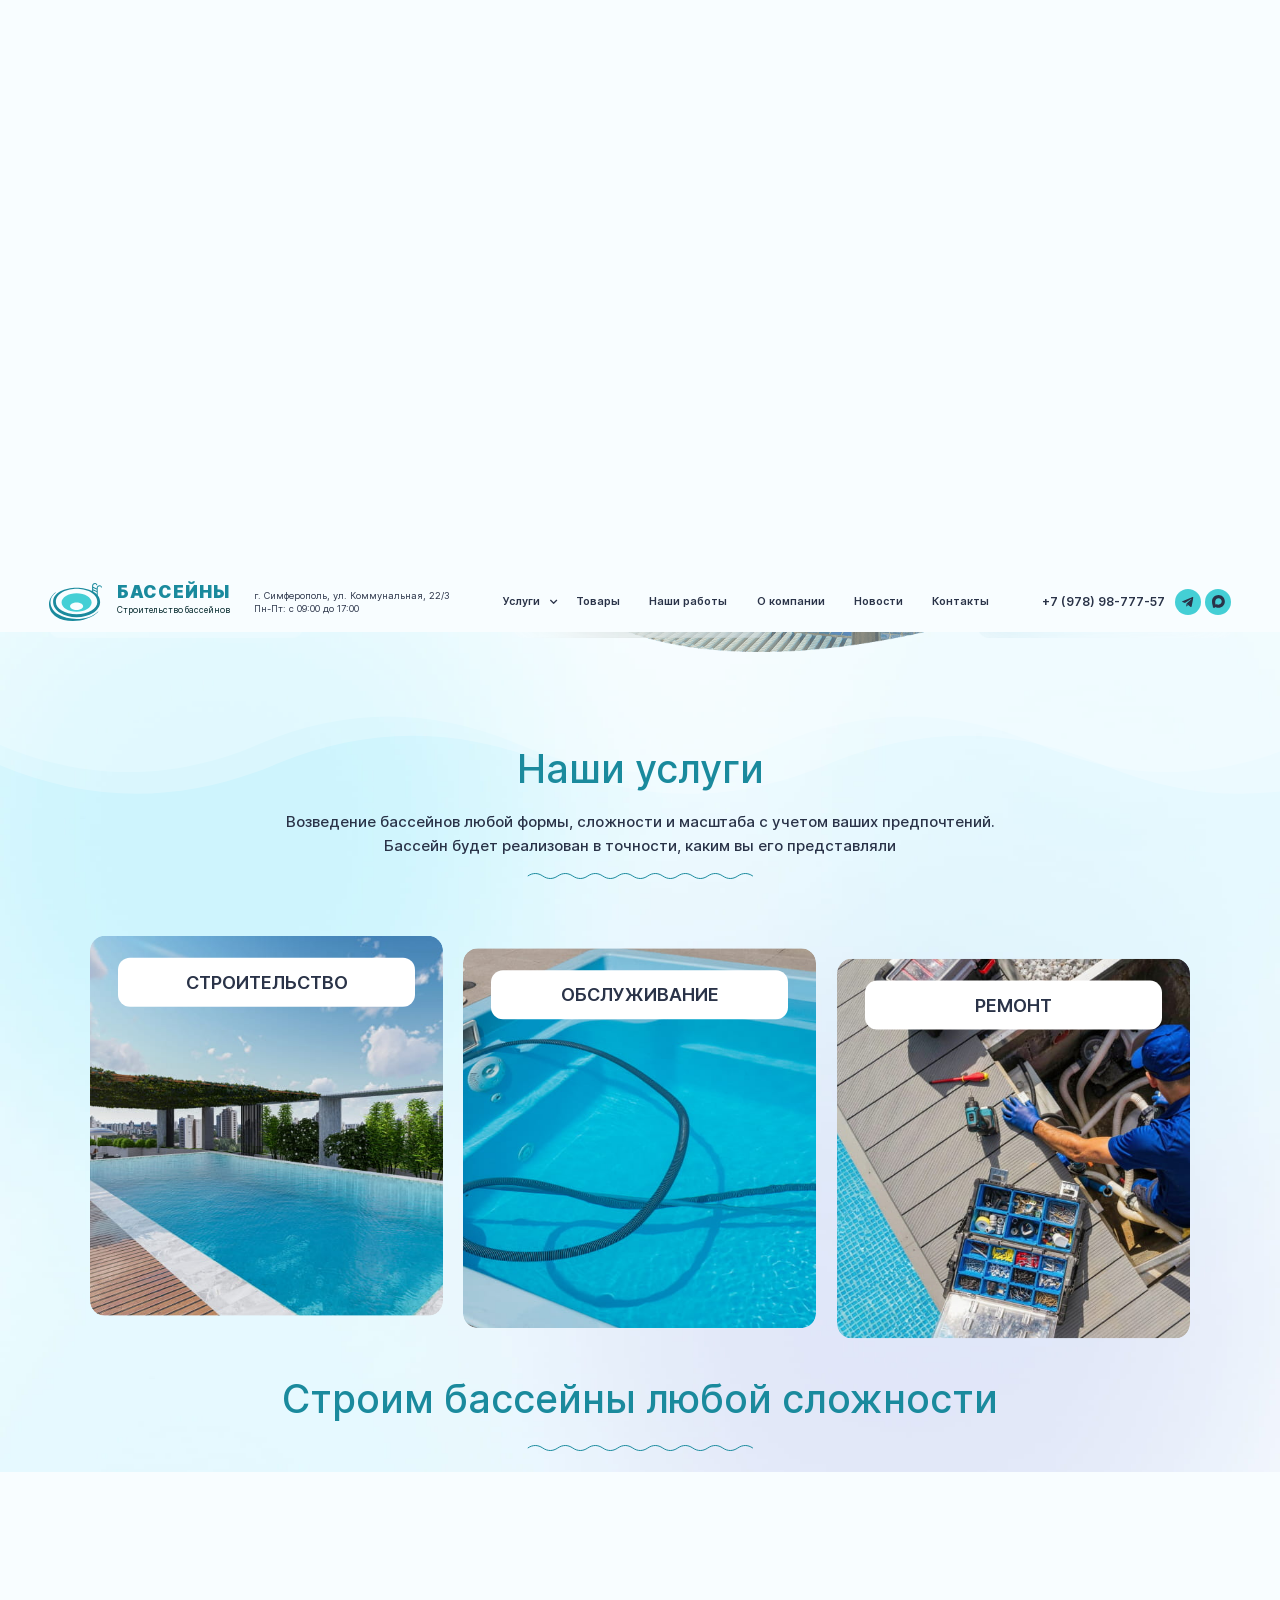
==== commit 25c99939: "Add files via upload" ====
--- a/index.html
+++ b/index.html
@@ -17,75 +17,161 @@
 	<link rel="stylesheet" href="libs/fancybox-master/dist/jquery.fancybox.min.css" />
 	<link rel="stylesheet" href="libs/slick-1.5.9/slick/slick.css" />
 	<link rel="stylesheet" href="css/fonts.css" />
-	<link rel="stylesheet" href="css/main.css?ver=1.1" />
-	<link rel="stylesheet" href="css/media.css?ver=1.1" />
+	<link rel="stylesheet" href="css/main.css?ver=1.6" />
+	<link rel="stylesheet" href="css/media.css?ver=1.6" />
 </head>
 <body>
 
 	<div class="wrapper"> 
 
+		<header class="header default">
+			<div class="header__wrapper">
+				<div class="sandwich">
+					<div class="sw-topper"></div>
+					<div class="sw-bottom"></div>
+					<div class="sw-footer"></div>
+				</div>
+				<div class="header__left">
+					<a href="#" class="logo">
+						<span class="logo__image">
+							<img src="img/logo.svg" alt="alt">
+						</span>
+						<span class="logo__content">
+							<span class="logo__title">БАССЕЙНЫ</span>
+							<span class="logo__descr">Строительство бассейнов</span>
+						</span>
+					</a>
+					<div class="header__info">г. Симферополь, ул. Коммунальная, 22/3 <br>Пн-Пт: с 09:00 до 17:00</div>
+				</div>
+				<nav class="menu">
+					<ul class="menu__list">
+						<li class="menu__haschild">
+							<a href="#">Услуги</a>
+							<i class="fas fa-chevron-down"></i>
+							<div class="menu__dropdown">
+								<ul>
+									<li class="menu__dropdown-haschild">
+										<a href="#">Строительство</a>
+										<div class="menu__dropdown-arrow"></div>
+										<ul>
+											<li><a href="#">Бассейны для частного дома</a></li>
+											<li><a href="#">Бассейны для отеля</a></li>
+											<li><a href="#">Бассейны для санатория/пансионата</a></li>
+											<li><a href="#">Бассейны для аквапарка</a></li>
+											<li><a href="#">Аттракционы для бассейнов</a></li>
+											<li><a href="#">Хаммамы, сауны и бани</a></li>
+										</ul>
+									</li>
+									<li class="menu__dropdown-haschild">
+										<a href="#">обслуживание</a>
+										<div class="menu__dropdown-arrow"></div>
+										<ul>
+											<li><a href="#">обслуживание для частного дома</a></li>
+											<li><a href="#">обслуживание для отеля</a></li>
+											<li><a href="#">обслуживание для санатория/пансионата</a></li>
+											<li><a href="#">обслуживание для аквапарка</a></li>
+											<li><a href="#">обслуживание для бассейнов</a></li>
+											<li><a href="#">обслуживание сауны и бани</a></li>
+										</ul>
+									</li>
+									<li class="menu__dropdown-haschild">
+										<a href="#">ремонт</a>
+										<div class="menu__dropdown-arrow"></div>
+										<ul>
+											<li><a href="#">ремонт для частного дома</a></li>
+											<li><a href="#">ремонт для отеля</a></li>
+											<li><a href="#">ремонт для санатория/пансионата</a></li>
+											<li><a href="#">ремонт для аквапарка</a></li>
+											<li><a href="#">ремонт для бассейнов</a></li>
+											<li><a href="#">ремонт сауны и бани</a></li>
+										</ul>
+									</li>
+								</ul>
+							</div>
+						</li>
+						<li><a href="#">Товары</a></li>
+						<li><a href="#">Наши работы</a></li>
+						<li><a href="#">О компании</a></li>
+						<li><a href="#">Новости</a></li>
+						<li><a href="#">Контакты</a></li>
+					</ul>
+				</nav>
+				<div class="header__contacts">
+					<a href="tel:+79789877757" class="phone-main">+7 (978) 98-777-57</a>
+					<ul class="socials-list">
+						<li><a href="#" target="_blank"><img src="img/tg.svg" alt="alt"></a></li>
+						<li><a href="#" target="_blank"><img src="img/max.svg" alt="alt"></a></li>
+					</ul>
+				</div>
+				<a href="tel:+79789877757" class="phone-mobile"><i class="fas fa-phone-alt"></i></a>
+			</div>
+			<div class="menu-mobile">
+				<nav class="menu">
+					<ul class="menu__list">
+						<li class="menu__haschild">
+							<a href="#">Услуги</a>
+							<i class="fas fa-chevron-down"></i>
+							<div class="menu__dropdown">
+								<ul>
+									<li class="menu__dropdown-haschild">
+										<a href="#">Строительство</a>
+										<div class="menu__dropdown-arrow"></div>
+										<ul>
+											<li><a href="#">Бассейны для частного дома</a></li>
+											<li><a href="#">Бассейны для отеля</a></li>
+											<li><a href="#">Бассейны для санатория/пансионата</a></li>
+											<li><a href="#">Бассейны для аквапарка</a></li>
+											<li><a href="#">Аттракционы для бассейнов</a></li>
+											<li><a href="#">Хаммамы, сауны и бани</a></li>
+										</ul>
+									</li>
+									<li class="menu__dropdown-haschild">
+										<a href="#">обслуживание</a>
+										<div class="menu__dropdown-arrow"></div>
+										<ul>
+											<li><a href="#">обслуживание для частного дома</a></li>
+											<li><a href="#">обслуживание для отеля</a></li>
+											<li><a href="#">обслуживание для санатория/пансионата</a></li>
+											<li><a href="#">обслуживание для аквапарка</a></li>
+											<li><a href="#">обслуживание для бассейнов</a></li>
+											<li><a href="#">обслуживание сауны и бани</a></li>
+										</ul>
+									</li>
+									<li class="menu__dropdown-haschild">
+										<a href="#">ремонт</a>
+										<div class="menu__dropdown-arrow"></div>
+										<ul>
+											<li><a href="#">ремонт для частного дома</a></li>
+											<li><a href="#">ремонт для отеля</a></li>
+											<li><a href="#">ремонт для санатория/пансионата</a></li>
+											<li><a href="#">ремонт для аквапарка</a></li>
+											<li><a href="#">ремонт для бассейнов</a></li>
+											<li><a href="#">ремонт сауны и бани</a></li>
+										</ul>
+									</li>
+								</ul>
+							</div>
+						</li>
+						<li><a href="#">Товары</a></li>
+						<li><a href="#">Наши работы</a></li>
+						<li><a href="#">О компании</a></li>
+						<li><a href="#">Новости</a></li>
+						<li><a href="#">Контакты</a></li>
+					</ul>
+				</nav>
+				<div class="header__contacts">
+					<a href="tel:+79789877757" class="phone-main">+7 (978) 98-777-57</a>
+					<ul class="socials-list">
+						<li><a href="#" target="_blank"><img src="img/tg.svg" alt="alt"></a></li>
+						<li><a href="#" target="_blank"><img src="img/max.svg" alt="alt"></a></li>
+					</ul>
+				</div>
+				<div class="header__info">г. Симферополь, ул. Коммунальная, 22/3 <br>Пн-Пт: с 09:00 до 17:00</div>
+			</div>
+			<div class="menu-overlay"></div>
+		</header>
+
 		<div class="content">
-
-			<header class="header">
-				<div class="header__wrapper">
-					<div class="sandwich">
-						<div class="sw-topper"></div>
-						<div class="sw-bottom"></div>
-						<div class="sw-footer"></div>
-					</div>
-					<div class="header__left">
-						<a href="#" class="logo">
-							<span class="logo__image">
-								<img src="img/logo.svg" alt="alt">
-							</span>
-							<span class="logo__content">
-								<span class="logo__title">БАССЕЙНЫ</span>
-								<span class="logo__descr">Строительство бассейнов</span>
-							</span>
-						</a>
-						<div class="header__info">г. Симферополь, ул. Коммунальная, 22/3 <br>Пн-Пт: с 09:00 до 17:00</div>
-					</div>
-					<nav class="menu">
-						<ul class="menu__list">
-							<li><a href="#">Услуги</a></li>
-							<li><a href="#">Товары</a></li>
-							<li><a href="#">Наши работы</a></li>
-							<li><a href="#">О компании</a></li>
-							<li><a href="#">Новости</a></li>
-							<li><a href="#">Контакты</a></li>
-						</ul>
-					</nav>
-					<div class="header__contacts">
-						<a href="tel:+79789877757" class="phone-main">+7 (978) 98-777-57</a>
-						<ul class="socials-list">
-							<li><a href="#" target="_blank"><img src="img/tg.svg" alt="alt"></a></li>
-							<li><a href="#" target="_blank"><img src="img/max.svg" alt="alt"></a></li>
-						</ul>
-					</div>
-					<a href="tel:+79789877757" class="phone-mobile"><i class="fas fa-phone-alt"></i></a>
-				</div>
-				<div class="menu-mobile">
-					<nav class="menu">
-						<ul class="menu__list">
-							<li><a href="#">Услуги</a></li>
-							<li><a href="#">Товары</a></li>
-							<li><a href="#">Наши работы</a></li>
-							<li><a href="#">О компании</a></li>
-							<li><a href="#">Новости</a></li>
-							<li><a href="#">Контакты</a></li>
-						</ul>
-					</nav>
-					<div class="header__contacts">
-						<a href="tel:+79789877757" class="phone-main">+7 (978) 98-777-57</a>
-						<ul class="socials-list">
-							<li><a href="#" target="_blank"><img src="img/tg.svg" alt="alt"></a></li>
-							<li><a href="#" target="_blank"><img src="img/max.svg" alt="alt"></a></li>
-						</ul>
-					</div>
-					<div class="header__info">г. Симферополь, ул. Коммунальная, 22/3 <br>Пн-Пт: с 09:00 до 17:00</div>
-				</div>
-				<div class="menu-overlay"></div>
-			</header>
 
 			<section class="billbord">
 				<h2 class="billbord__head">
@@ -97,7 +183,7 @@
 				<div data-speed="0.87">
 					<h3 class="billbord__subtitle">из бетона и композита «под ключ» в Крыму</h3>
 					<div class="billbord__info" >
-						<div class="billbord__info-value">20 лет</div>
+						<div class="billbord__info-value"><span>20</span> лет</div>
 						<div class="billbord__info-content">Оказываем услуги как для частных лиц, так и для бизнес-проектов</div>
 					</div>
 					<a href="#" class="btn-main">оставить заявку</a>
@@ -122,8 +208,8 @@
 						<p>Отвечаем за качество, знаем как должно быть</p>
 					</div>
 				</div>
-				<div class="billbord__image" data-speed="0.6">
-					<img src="img/billbord.png" alt="alt">
+				<div class="billbord__image" data-speed="1">
+					<img src="img/billbord1.png" alt="alt">
 				</div>
 			</section>
 
@@ -419,7 +505,7 @@
 				</div>
 			</section>
 
-			<section class="estimate">
+			<section class="estimate" data-speed="1">
 				<div class="container">
 					<div class="estimate__main">
 						<form>
@@ -470,7 +556,7 @@
 
 			<section class="portfolio">
 				<div class="container">
-					<div class="head-section" data-speed="1.1">
+					<div class="head-section" data-speed="1">
 						<h2 class="title-section">Посмотрите примеры наших работ на разные объекты</h2>
 						<div class="title-small">Нашими силами произведены, установлены и обслуживаются бассейны более чем на <span>300 объектах любой сложности:</span> от частных домов до отельных комплексов</div>
 					</div>
@@ -1204,7 +1290,7 @@
 	<script src="libs/gsap/gsap.min.js"></script>
 	<script src="libs/gsap/ScrollTrigger.min.js"></script>
 	<script src="libs/gsap/ScrollSmoother.min.js"></script>
-	<script src="js/common.js?ver=1.1"></script>
+	<script src="js/common.js?ver=1.6"></script>
 	<!-- Yandex.Metrika counter --><!-- /Yandex.Metrika counter -->
 	<!-- Google Analytics counter --><!-- /Google Analytics counter -->
 </body>
--- a/css/main.css
+++ b/css/main.css
@@ -21,7 +21,7 @@
 	line-height: 160%;
 	color: rgba(42, 51, 72, 0.7);
 	overflow-x: hidden;
-	margin: 0; 
+	margin: 0;
 	background: #f8fdff;
 }
 button {
@@ -63,7 +63,7 @@
 	overflow: hidden;
 	background-image: url(../img/bg.jpg);
 	background-repeat: no-repeat;
-	background-position: center;
+	background-position: center top -100px;
 	background-size: cover;
 }
 a {
@@ -97,11 +97,15 @@
 	padding: 0.8333vw 0;
 	font-size: 0.8333vw;
 	color: #2a3348;
-	position: absolute;
+	position: fixed;
 	top: 0;
 	left: 0;
 	width: 100%;
 	z-index: 500;
+	transition: all 0.3s;
+}
+header.fixed {
+	background: #f8fdff;
 }
 .header__wrapper {
 	display: flex;
@@ -138,6 +142,7 @@
 	gap: 0.625vw;
 	display: flex;
 	align-items: center;
+	position: relative;
 }
 .menu__list a {
 	padding: 0.625vw 0.8333vw;
@@ -148,6 +153,107 @@
 	text-align: center;
 	color: #2a3348;
 	font-weight: 600;
+}
+.menu__list>li {
+	display: flex;
+	align-items: center;
+}
+.menu__list>li i {
+	font-size: 80%;
+}
+.menu__dropdown {
+	width: 47.76vw;
+	padding: 0 1.25vw;
+	border-radius: 1.25vw;
+	left: 50%;
+	top: 100%;
+	transform: translateX(-50%);
+	background: #fff;
+	position: absolute;
+	opacity: 0;
+	visibility: hidden;
+	transition: all 0.3s;
+}
+.menu__list>li:hover .menu__dropdown {
+	visibility: visible;
+	opacity: 1;
+}
+.menu__dropdown>ul {
+	max-width: 17.29vw;
+	position: relative;
+}
+.menu__dropdown>ul ul {
+	width: 29.17vw;
+	padding: 1.25vw 0;
+	padding-left: 4.58vw;
+	padding-bottom: 0;
+	height: 100%;
+	overflow: auto;
+	position: absolute;
+	top: 0;
+	left: 100%;
+	opacity: 0;
+	visibility: hidden;
+	transition: all 0.3s;
+}
+.menu__dropdown>ul>li:first-child .menu__dropdown-arrow,
+.menu__list>li:hover .menu__dropdown>ul>li:first-child>ul {
+	opacity: 1;
+	visibility: visible;
+}
+.menu__dropdown-haschild:hover .menu__dropdown-arrow,
+.menu__dropdown-haschild:hover>ul {
+	opacity: 1;
+	visibility: visible;
+}
+.menu__dropdown>ul:has(> li:not(:first-child):hover)>li:first-child .menu__dropdown-arrow,
+.menu__dropdown>ul:has(> li:not(:first-child):hover)>li:first-child>ul {
+	opacity: 0;
+	visibility: hidden;
+}
+.menu__dropdown>ul ul li {
+	margin-bottom: 0.6vw;
+}
+.menu__dropdown>ul ul li:last-child {
+	margin-bottom: 0;
+}
+.menu__dropdown>ul ul a {
+	font-size: 0.88vw;
+	font-weight: 400;
+	text-align: left;
+	padding: 0;
+	display: block;
+}
+.menu__dropdown>ul>li>a {
+	font-size: 1.25vw;
+	padding: 1.56vw 0;
+	line-height: 140%;
+	flex: 1;
+	text-transform: uppercase;
+	color: #1a8a9d;
+	text-align: left;
+	justify-content: flex-start;
+	font-weight: 600;
+}
+.menu__dropdown>ul>li>a:hover {
+	color: #1a8a9d;
+}
+.menu__dropdown>ul>li {
+	display: flex;
+	align-items: center;
+	justify-content: space-between;
+}
+.menu__dropdown-arrow {
+	position: relative;
+	display: block;
+	width: 1.25vw;
+	height: 2.19vw;
+	background-image: url(../img/arrow.svg);
+	background-repeat: no-repeat;
+	background-position: center;
+	background-size: contain;
+	opacity: 0;
+	transition: all 0.3s;
 }
 .header__contacts {
 	gap: 0.7813vw;
@@ -198,9 +304,9 @@
 	top: 4.4271vw;
 	left: 0;
 	width: 100%;
-	height: 120%;
+	height: 110%;
 	z-index: -1;
-	background-image: url(../img/bg_section1.svg);
+	background-image: url(../img/bg_section1_1.svg);
 	background-repeat: no-repeat;
 	background-position: center;
 	background-size: 100% 100%;
@@ -211,9 +317,6 @@
 	top: 0;
 	right: 0;
 	z-index: -1;
-	opacity: 0;
-	right: -100%;
-	animation: show 2s 1 forwards;
 	animation-delay: 0.2s;
 }
 @keyframes show {
@@ -266,27 +369,31 @@
 }
 .billbord__subtitle {
 	font-size: 1.5625vw;
-	margin-bottom: 3.3854vw;
+	margin-bottom: 1.198vw;
 	line-height: 140%;
 	text-transform: uppercase;
 	color: #2a3348;
 	font-weight: 600;
 }
 .billbord__info {
-	margin-bottom: 4.1146vw;
-	gap: 0.7813vw;
+	margin-bottom: 2.031vw;
+	gap: 2.031vw;
 	display: flex;
 	align-items: center;
 }
 .billbord__info-value {
-	font-size: 2.0833vw;
+	font-size: 2.083vw;
 	line-height: 140%;
 	color: #1a8a9d;
 	font-weight: 600;
 }
+.billbord__info-value span {
+	font-size: 5vw;
+	line-height: 140%;
+}
 .billbord__info-content {
 	font-size: 0.9375vw;
-	max-width: 18.8542vw;
+	max-width: 11.771vw;
 	line-height: 140%;
 	color: #2a3348;
 	font-weight: 500;
@@ -339,7 +446,7 @@
 	color: #1a8a9d;
 }
 .head-section {
-	padding-top: 95px;
+	padding-top: 70px;
 	margin-bottom: 50px;
 	text-align: center;
 }
@@ -405,6 +512,7 @@
 	align-items: flex-start;
 	position: relative;
 	z-index: 1;
+	overflow: hidden;
 }
 .item-service__title {
 	font-size: 24px;
@@ -418,6 +526,7 @@
 	background: #fff;
 	display: block;
 	text-align: center;
+	transition: all 1s;
 }
 .item-service__image {
 	position: absolute;
@@ -428,14 +537,14 @@
 	z-index: -1;
 	display: block;
 	border-radius: 20px;
-	transition: all 0.3s;
+	transition: all 1s;
 }
 .item-service__image img {
 	width: 100%;
 	height: 100%;
 	object-fit: cover;
 	border-radius: 20px;
-	transition: all 0.3s;
+	transition: all 1s;
 }
 .item-service__content {
 	font-size: 18px;
@@ -445,7 +554,7 @@
 	margin-top: auto;
 	display: block;
 	color: #fff;
-	transition: all 0.3s;
+	transition: all 1s;
 	opacity: 0;
 }
 .item-service:hover .item-service__image {
@@ -459,7 +568,15 @@
 .item-service:hover .item-service__content {
 	opacity: 1;
 }
+.item-service:hover .item-service__title {
+	border-radius: 40px;
+	background: #44cfd5;
+}
 
+.about {
+	position: relative;
+	z-index: 2;
+}
 .about .btn-main {
 	height: 58px;
 	padding: 0 36px;
@@ -474,6 +591,7 @@
 }
 .about__image {
 	margin-top: -70px;
+	margin-bottom: -40px;
 }
 .about__image img {
 	max-width: 760px;
@@ -484,6 +602,9 @@
 }
 .tabs__item {
 	margin-bottom: 24px;
+}
+.tabs__item:last-child {
+	margin-bottom: 0;
 }
 .tabs__item-content {
 	padding: 20px 0;
@@ -637,6 +758,10 @@
 	right: auto;
 }
 
+.estimate {
+	position: relative;
+	z-index: 2;
+}
 .estimate__main {
 	padding: 177px 108px;
 	padding-bottom: 139px;
@@ -785,22 +910,32 @@
 	color: #1a8a9d;
 	border-color: #1a8a9d;
 }
+.slider-four:not(.slick-initialized)>*:not(:first-child),
+.slider-documents:not(.slick-initialized)>*:not(:first-child),
 .slider-three:not(.slick-initialized)>*:not(:first-child),
 .slider-two:not(.slick-initialized)>*:not(:first-child) {
 	display: none;
 }
+.slider-four .slick-track,
+.slider-documents .slick-track,
 .slider-three .slick-track,
 .slider-two .slick-track {
 	display: flex !important;
 }
+.slider-four .slick-slide,
+.slider-documents .slick-slide,
 .slider-three .slick-slide,
 .slider-two .slick-slide {
 	height: inherit !important;
 }
+.slider-four .slick-slide,
+.slider-documents .slick-slide,
 .slider-three .slick-slide,
 .slider-two .slick-slide {
 	padding: 0 15px;
 }
+.slider-four .slick-list,
+.slider-documents .slick-list,
 .slider-three .slick-list,
 .slider-two .slick-list {
 	margin: 0 -15px;
@@ -1078,7 +1213,7 @@
 	width: 100%;
 	height: 120%;
 	z-index: -1;
-	background-image: url(../img/bg_section2.svg);
+	background-image: url(../img/bg_section3_1.svg);
 	background-repeat: no-repeat;
 	background-position: center;
 	background-size: 100% 100%;
@@ -1089,6 +1224,8 @@
 	padding-top: 49px;
 	line-height: 140%;
 	color: #fff;
+	position: relative;
+	z-index: 5;
 	background: #1a8a9d;
 }
 .footer__contacts {
@@ -1184,4 +1321,1201 @@
 }
 .slick-dots li button::before {
 	display: none;
+}
+
+
+.page-article,
+.page-news {
+	padding-bottom: 90px;
+	position: relative;
+	z-index: 1;
+}
+.wrapper--page .content {
+	padding-top: 90px;
+}
+.breadcrumbs {
+	padding-top: 15px;
+	padding-bottom: 9px;
+	font-size: 14px;
+	line-height: 160%;
+	color: rgba(42, 51, 72, 0.7);
+	display: flex;
+	align-items: center;
+	flex-wrap: wrap;
+}
+.breadcrumbs a {
+	color: rgba(42, 51, 72, 0.7);
+	border-bottom: 1px solid transparent;
+}
+.breadcrumbs a:hover {
+	border-color: rgba(42, 51, 72, 0.7);
+}
+.breadcrumbs li::after {
+	content: "/";
+	margin: 0 10px;
+}
+.breadcrumbs li:last-child::after {
+	display: none;
+}
+.title-section--page {
+	gap: 14px;
+	display: flex;
+	align-items: center;
+}
+.title-section--page::after {
+	position: relative;
+	display: block;
+	content: " ";
+	width: 300px;
+	height: 20px;
+	background-image: url(../img/wave1.svg);
+	animation: moveBg 20s linear infinite;
+	background-repeat: repeat-x;
+	background-size: 200%;
+	background-position: 0 50%;
+	z-index: -1;
+}
+.item-news {
+	display: block;
+	color: #2a3348;
+	background: #fff;
+	border-radius: 16px;
+}
+.item-news__image {
+	height: 300px;
+	margin-bottom: 18px;
+	border-radius: 16px;
+	display: block;
+	width: 100%;
+	overflow: hidden;
+}
+.item-news__image img {
+	width: 100%;
+	height: 100%;
+	object-fit: cover;
+	border-radius: 16px;
+	transition: all 1.5s;
+}
+.item-news__content {
+	padding: 24px;
+	padding-top: 0;
+	display: block;
+	width: 100%;
+}
+.item-news__date {
+	display: block;
+}
+.item-news__top {
+	margin-bottom: 20px;
+	display: flex;
+	align-items: center;
+	justify-content: space-between;
+	width: 100%;
+}
+.item-news__title {
+	font-size: 24px;
+	margin-bottom: 16px;
+	line-height: 140%;
+	font-weight: 500;
+	transition: all 0.3s;
+	display: block;
+}
+.item-news__text {
+	display: block;
+	display: -webkit-box;
+	-webkit-line-clamp: 2;
+	line-clamp: 2;
+	-webkit-box-orient: vertical;
+	overflow: hidden;
+}
+.pager {
+	height: 58px;
+	margin-top: 60px;
+	gap: 50px;
+	position: relative;
+	display: flex;
+	align-items: center;
+	justify-content: center;
+	position: relative;
+}
+.page-numbers {
+	width: 58px;
+	height: 58px;
+	font-size: 24px;
+	line-height: 140%;
+	color: #2a3348;
+	font-weight: 500;
+	display: flex;
+	align-items: center;
+	justify-content: center;
+	justify-content: center;
+	border-radius: 50%;
+	border: 1px solid transparent;
+}
+.page-numbers:hover,
+.page-numbers.current {
+	border-color: #1a8a9d;
+}
+.prev.page-numbers,
+.next.page-numbers {
+	position: absolute;
+	top: 0;
+	bottom: 0;
+	margin: auto;
+	border: none;
+}
+.prev.page-numbers {
+	left: 0px;
+}
+.next.page-numbers {
+	right: 0px;
+}
+.wrapper--light {
+	background-image: url(../img/bg_light.png);
+	background-repeat: no-repeat;
+	background-position: left top;
+}
+
+.article-about {
+	padding: 97px 136px;
+	padding-bottom: 30px;
+	margin-bottom: 51px;
+	min-height: 518px;
+	color: #fff;
+	position: relative;
+	z-index: 1;
+}
+.article-about__main {
+	max-width: 736px;
+}
+.article-about__blurmask,
+.article-about__image {
+	position: absolute;
+	top: 0;
+	left: 0;
+	width: 100%;
+	height: 100%;
+	z-index: -1;
+	overflow: hidden;
+}
+.article-about__blurmask img,
+.article-about__image img {
+	width: 100%;
+	height: 100%;
+	object-fit: cover;
+}
+.article-about__blurmask img,
+.article-about__image img,
+.article-about__blurmask,
+.article-about__image {
+	border-radius: 16px 228px;
+}
+.article-about__blurmask {
+	width: 100%;
+	border-top-right-radius: 0;
+	border-bottom-right-radius: 0;
+}
+.article-about__blurmask img {
+	filter: blur(10px);
+	border-top-right-radius: 0;
+	border-bottom-right-radius: 0;
+}
+.article-about__blurmask img {
+	filter: blur(10px);
+
+	-webkit-mask-image: linear-gradient(to right,
+			rgba(0, 0, 0, 1) 0%,
+			rgba(0, 0, 0, 1) 55%,
+			rgba(0, 0, 0, 0) 75%,
+			rgba(0, 0, 0, 0) 100%);
+
+	mask-image: linear-gradient(to right,
+			rgba(0, 0, 0, 1) 0%,
+			rgba(0, 0, 0, 1) 55%,
+			rgba(0, 0, 0, 0) 75%,
+			rgba(0, 0, 0, 0) 100%);
+}
+
+.article-about h1 {
+	font-size: 40px;
+	margin-bottom: 33px;
+	line-height: 140%;
+	font-weight: 600;
+}
+.article-about h3 {
+	font-size: 20px;
+	line-height: 160%;
+}
+.page-article .breadcrumbs {
+	padding-bottom: 25px;
+}
+.article-content {
+	max-width: 1328px;
+	margin: 0 auto;
+}
+.article-content h2 {
+	font-size: 32px;
+	margin-top: 40px;
+	margin-bottom: 24px;
+	line-height: 140%;
+	color: #2a3348;
+	font-weight: 500;
+}
+.article-content p {
+	margin: 15px 0;
+}
+.article-content a {
+	color: rgba(42, 51, 72, 0.7);
+	border-bottom: 1px rgba(42, 51, 72, 0.7) solid;
+}
+.article-content img {
+	max-width: 100%;
+	margin: 39px auto;
+	border-radius: 16px;
+}
+.article-content__head {
+	margin-bottom: 24px;
+	margin-top: 30px;
+	display: flex;
+	align-items: center;
+	justify-content: space-between;
+}
+.article-time {
+	color: #2a3348;
+}
+.article-content .article-content__head h2 {
+	margin: 0;
+}
+
+.billbord-services__title {
+	font-size: 48px;
+	margin-top: 40px;
+	margin-bottom: 28px;
+	line-height: 140%;
+	text-transform: uppercase;
+	color: #1a8a9d;
+	font-weight: 600;
+}
+.billbord-services__title strong {
+	font-size: 90px;
+	line-height: 140%;
+	font-weight: 900;
+	display: block;
+}
+.billbord-services__subtitle {
+	font-size: 30px;
+	line-height: 140%;
+	text-transform: uppercase;
+	color: #2a3348;
+	font-weight: 600;
+}
+.services-includes {
+	max-width: 1185px;
+	margin-top: 116px;
+	margin-bottom: 84px;
+}
+.services-includes__title {
+	font-size: 24px;
+	margin-bottom: 24px;
+	line-height: 140%;
+	text-transform: uppercase;
+	color: #2a3348;
+	font-weight: 600;
+}
+.services-includes__line {
+	gap: 20px;
+	display: flex;
+}
+.services-includes__item {
+	font-size: 20px;
+	padding: 24px 36px;
+	border-radius: 16px;
+	line-height: 140%;
+	color: #1a8a9d;
+	font-weight: 500;
+	backdrop-filter: blur(40px);
+	background: rgba(255, 255, 255, 0.4);
+	flex-grow: 1;
+}
+.billbord-services__top {
+	max-width: 587px;
+}
+.billbord-services__image {
+	position: absolute;
+	top: 0;
+	right: 0;
+}
+.billbord-services__image img {
+	width: 1231px;
+}
+.page-services {
+	padding-top: 80px;
+	padding-bottom: 50px;
+	position: relative;
+	z-index: 1;
+}
+.page-services::before {
+	position: absolute;
+	display: block;
+	content: " ";
+	width: 100%;
+	height: 610px;
+	background: linear-gradient(180deg, #fff 21.05%, rgba(255, 255, 255, 0) 100%);
+	z-index: 1;
+	top: 0;
+	left: 0;
+	width: 100%;
+}
+.billbord-services,
+.page-services .container {
+	position: relative;
+	z-index: 3;
+}
+.page-services::after {
+	position: absolute;
+	display: block;
+	content: " ";
+	top: -110px;
+	left: 0;
+	width: 100%;
+	height: 1050px;
+	z-index: -1;
+	background-image: url(../img/bg_section1.svg);
+	background-repeat: no-repeat;
+	background-position: center;
+	background-size: 100% 100%;
+	pointer-events: none;
+}
+.services-includes__item:nth-child(3) {
+	min-width: 278px;
+}
+.services-includes__item:nth-child(4) {
+	min-width: 337px;
+}
+.billbord-services {
+	padding-bottom: 200px;
+}
+.item-service__bottom {
+	width: 100%;
+	margin-top: auto;
+	display: flex;
+	align-items: flex-end;
+	justify-content: space-between;
+	position: relative;
+	z-index: 2;
+}
+.item-service__price {
+	font-size: 16px;
+	line-height: 140%;
+	text-transform: uppercase;
+	color: #2a3348;
+	font-weight: 600;
+}
+.item-service__price span {
+	font-size: 30px;
+	margin-top: 8px;
+	line-height: 140%;
+	display: block;
+}
+.item-service .btn-main {
+	height: 58px;
+	padding: 0 36px;
+}
+.item-service--page::before {
+	position: absolute;
+	display: block;
+	content: " ";
+	width: 320px;
+	height: 320px;
+	bottom: -160px;
+	left: -106px;
+	background: rgba(209, 244, 253, 0.5);
+	backdrop-filter: blur(20px);
+	border-radius: 50%;
+	pointer-events: none;
+}
+.item-service.item-service--page {
+	height: 495px;
+	padding: 22px;
+}
+.item-service.item-service--page:hover .item-service__image img,
+.item-service.item-service--page:hover .item-service__image {
+	border-radius: 20px;
+}
+.text-block {
+	font-size: 18px;
+	padding: 24px;
+	border-radius: 24px;
+	line-height: 160%;
+	background: #fff;
+}
+.text-block li strong {
+	font-weight: 500;
+	text-transform: uppercase;
+	color: #2a3348;
+}
+.text-block ul {
+	padding-left: 20px;
+}
+.text-block ul li {
+	margin-bottom: 20px;
+	list-style-type: disc;
+}
+.text-block ul li:last-child {
+	margin-bottom: 0;
+}
+.text-block ul li::marker {
+	color: #2a3348;
+}
+.prices-services {
+	padding-bottom: 20px;
+}
+.prices-services .head-section {
+	padding-top: 0;
+	text-align: left;
+}
+.prices-services .head-section::after {
+	margin-left: 0;
+	margin-right: 0;
+}
+.prices-services .text-block {
+	margin-top: 66px;
+}
+.text-block h3 {
+	font-size: 28px;
+	margin-bottom: 24px;
+	line-height: 140%;
+	color: #2a3348;
+	font-weight: 500;
+}
+.table-main table {
+	width: 100%;
+	border-spacing: 0;
+}
+.table-main table tr td {
+	font-size: 18px;
+	line-height: 140%;
+	color: #2a3348;
+	background: #fff;
+}
+.table-main table tr td,
+.table-main table tr th {
+	padding: 12px 14px;
+}
+.table-main table tr th {
+	font-size: 20px;
+	line-height: 140%;
+	color: #fff;
+	font-weight: 500;
+	background: #1a8a9d;
+	text-align: left;
+}
+.table-main table tr:nth-child(even) td {
+	background: rgba(255, 255, 255, 0.5);
+}
+.table-main table strong {
+	font-weight: 600;
+}
+.td-price {
+	color: #1a8a9d;
+	font-weight: 700;
+}
+.prices-services .btn-main {
+	margin-top: 64px;
+	height: 84px;
+	font-size: 20px;
+}
+.about-services__content {
+	padding: 24px;
+	border-radius: 24px;
+	background: #fff;
+}
+.about-services__content p {
+	margin-bottom: 15px;
+}
+.about-services__content p:last-child {
+	margin-bottom: 0;
+}
+.about-services__content h2 {
+	font-size: 28px;
+	margin-bottom: 24px;
+	line-height: 140%;
+	font-weight: 500;
+	color: #2a3348;
+}
+.about-services__content img {
+	border-radius: 16px;
+	max-width: 100%;
+	height: auto;
+	display: block;
+}
+.types .head-section {
+	text-align: left;
+}
+.types .head-section::after {
+	margin-left: 0;
+	margin-right: 0;
+}
+.types {
+	padding-bottom: 90px;
+}
+.types .tabs-main li {
+	max-width: 290px;
+}
+.item-type {
+	height: 320px;
+	padding: 12px;
+	border-radius: 24px;
+	position: relative;
+	z-index: 1;
+	display: flex;
+	flex-direction: column;
+	align-items: flex-start;
+	justify-content: flex-end;
+}
+.item-type__image {
+	border-radius: 24px;
+	position: absolute;
+	top: 0;
+	left: 0;
+	width: 100%;
+	height: 100%;
+	z-index: -1;
+	display: block;
+}
+.item-type__image img {
+	width: 100%;
+	height: 100%;
+	object-fit: cover;
+	border-radius: 24px;
+}
+.item-type__title {
+	padding: 16px;
+	border-radius: 16px;
+	background: #fff;
+	line-height: 140%;
+	text-transform: uppercase;
+	color: #2a3348;
+	display: block;
+	font-weight: 600;
+}
+.types+.etaps::before {
+	display: none;
+}
+.item-question {
+	margin-bottom: 10px;
+	border-radius: 24px;
+	background: #fff;
+}
+.item-question__head {
+	font-size: 28px;
+	padding: 24px;
+	gap: 24px;
+	line-height: 140%;
+	color: #2a3348;
+	font-weight: 500;
+	cursor: pointer;
+	display: flex;
+	align-items: center;
+	justify-content: space-between;
+}
+.item-question__head i {
+	width: 78px;
+	height: 78px;
+	font-size: 20px;
+	background: #1a8a9d;
+	border-radius: 50%;
+	display: flex;
+	align-items: center;
+	justify-content: center;
+	flex: none;
+	color: #44CFD5;
+	transition: all 0.3s;
+}
+.item-question.active .item-question__head i {
+	background: rgba(209, 244, 253, 0.5);
+	color: #1a8a9d;
+}
+.item-question.active .item-question__head i::before {
+	content: "\f068";
+}
+.item-question__content {
+	font-size: 18px;
+	padding: 24px;
+	line-height: 160%;
+	padding-top: 0;
+	display: none;
+}
+.item-question__content strong {
+	font-weight: 500;
+	text-transform: uppercase;
+	color: #2a3348;
+}
+.questions {
+	padding-bottom: 80px;
+}
+
+.card {
+	font-size: 18px;
+	padding: 24px;
+	border-radius: 24px;
+	margin-bottom: 23px;
+	line-height: 160%;
+	background: #fff;
+}
+.title-main {
+	font-size: 28px;
+	margin-bottom: 24px;
+	line-height: 140%;
+	color: #2a3348;
+	font-weight: 500;
+}
+.card img {
+	border-radius: 16px;
+	max-width: 100%;
+	height: auto;
+	display: block;
+}
+.card ul li {
+	list-style-type: disc;
+}
+.card ul {
+	padding-left: 20px;
+}
+.card ul li,
+.card p {
+	margin-bottom: 15px;
+}
+.card__content {
+	max-width: 715px;
+}
+.advantages {
+	margin-bottom: -30px;
+	position: relative;
+	z-index: 1;
+}
+.advantages::before {
+	position: absolute;
+	display: block;
+	content: " ";
+	top: -93px;
+	left: 0;
+	width: 100%;
+	height: 100%;
+	z-index: -1;
+	background-image: url(../img/bg_section2_1.svg);
+	background-repeat: no-repeat;
+	background-position: center top;
+	background-size: 100% 100%;
+	pointer-events: none;
+}
+.advantages .head-section {
+	padding-top: 0;
+}
+.card__bottom {
+	display: flex;
+	align-items: center;
+	justify-content: space-between;
+	width: 100%;
+}
+.card__price {
+	gap: 20px;
+	display: flex;
+	align-items: center;
+	text-transform: uppercase;
+	color: #2a3348;
+	font-weight: 600;
+}
+.card__price span {
+	font-size: 30px;
+	line-height: 140%;
+}
+.card__bottom .btn-main {
+	height: 68px;
+	min-width: 256px;
+}
+.page-card .tab-container-main {
+	padding-top: 28px;
+}
+.page-card .tabs-main a {
+	padding-bottom: 14px;
+}
+.item-additional {
+	height: 276px;
+	padding: 10px;
+	display: flex;
+	flex-direction: column;
+	align-items: flex-start;
+	justify-content: flex-end;
+	position: relative;
+	z-index: 1;
+}
+.item-additional__image {
+	position: absolute;
+	display: block;
+	top: 0;
+	left: 0;
+	width: 100%;
+	height: 100%;
+	border-radius: 16px;
+	z-index: -1;
+}
+.item-additional__image img {
+	width: 100%;
+	height: 100%;
+	object-fit: cover;
+	border-radius: 16px;
+}
+.item-additional__title {
+	padding: 12px 16px;
+	border-radius: 16px;
+	background: #fff;
+	text-transform: uppercase;
+	color: #2a3348;
+	font-weight: 600;
+}
+.item-catalog {
+	border-radius: 16px;
+	background: #fff;
+	display: flex;
+	flex-direction: column;
+	align-items: flex-start;
+	min-height: 100%;
+}
+.item-catalog__image {
+	height: 400px;
+	border-radius: 16px;
+	width: 100%;
+	display: block;
+	position: relative;
+}
+.item-catalog__image img {
+	width: 100%;
+	height: 100%;
+	object-fit: cover;
+	border-radius: 16px;
+}
+.item-catalog__content {
+	padding: 24px;
+	padding-top: 18px;
+	width: 100%;
+	display: flex;
+	flex-direction: column;
+	align-items: flex-start;
+	flex: 1;
+}
+.item-catalog__title {
+	font-size: 32px;
+	margin-bottom: 16px;
+	line-height: 160%;
+	color: #2a3348;
+	font-weight: 500;
+	display: block;
+}
+.item-catalog__text {
+	font-size: 18px;
+	line-height: 160%;
+	display: -webkit-box;
+	-webkit-line-clamp: 2;
+	line-clamp: 2;
+	-webkit-box-orient: vertical;
+	overflow: hidden;
+}
+.item-catalog__bottom {
+	padding-top: 32px;
+	gap: 10px;
+	display: flex;
+	align-items: center;
+	justify-content: space-between;
+	width: 100%;
+	margin-top: auto;
+}
+.item-catalog__price {
+	gap: 16px;
+	display: flex;
+	align-items: center;
+	text-transform: uppercase;
+	color: #2a3348;
+	font-weight: 600;
+}
+.item-catalog__price span {
+	font-size: 24px;
+	line-height: 140%;
+}
+.item-catalog .btn-main {
+	height: 58px;
+	padding: 0 32px;
+}
+.completion__main {
+	padding: 24px;
+	font-size: 18px;
+	border-radius: 24px;
+	line-height: 160%;
+	background: #fff;
+}
+.completion__main ol li {
+	margin-bottom: 12px;
+	color: #2a3348;
+	font-weight: 600;
+}
+.completion__main ol {
+	margin: 35px 0;
+	padding-right: 20px;
+	padding-left: 20px;
+}
+.completion__main ol li:last-child {
+	margin-bottom: 0;
+}
+.completion__main .btn-main {
+	margin-top: 35px;
+	height: 84px;
+	padding: 0 31px;
+}
+.completion__image {
+	height: 704px;
+	border-radius: 16px;
+	position: relative;
+}
+.completion__image img {
+	width: 100%;
+	height: 100%;
+	object-fit: cover;
+	border-radius: 16px;
+}
+.completion__item-plus {
+	width: 78px;
+	height: 78px;
+	font-size: 120%;
+	background: #fff;
+	border-radius: 50%;
+	display: flex;
+	align-items: center;
+	justify-content: center;
+	color: #1A8A9D;
+	cursor: pointer;
+	transition: all 0.3s;
+}
+.completion__item.active .completion__item-plus {
+	background: #1A8A9D;
+	color: #44CFD5;
+}
+.completion__item {
+	position: absolute;
+	z-index: 1;
+}
+.completion__item--1 {
+	bottom: 250px;
+	left: 177px;
+}
+.completion__item--2 {
+	top: 120px;
+	right: 205px;
+}
+.completion__item--3 {
+	bottom: 158px;
+	right: 127px;
+}
+.completion__item .item-catalog {
+	width: 393px;
+	padding: 12px;
+	top: 50%;
+	transform: translateY(-50%);
+	left: 100%;
+	position: absolute;
+	display: none;
+	min-height: initial;
+}
+.completion__item .item-catalog__image {
+	height: 257px;
+}
+.completion__item .item-catalog__title {
+	font-size: 24px;
+}
+.completion__item .item-catalog__text {
+	display: block;
+	-webkit-line-clamp: initial;
+	line-clamp: initial;
+	-webkit-box-orient: initial;
+	overflow: hidden;
+}
+.item-catalog__play {
+	width: 60px;
+	height: 60px;
+	color: #fff;
+	transition: all 0.3s;
+	cursor: pointer;
+	border-radius: 50%;
+	background: #44CFD5;
+	position: absolute;
+	top: 0;
+	left: 0;
+	right: 0;
+	bottom: 0;
+	margin: auto;
+	display: flex;
+	align-items: center;
+	justify-content: center;
+}
+.item-catalog__image:hover .item-catalog__play {
+	transform: scale(1.1);
+}
+.completion__item--2 .item-catalog {
+	right: 100%;
+	left: auto;
+	top: 0;
+	transform: none;
+}
+.completion__item--3 .item-catalog {
+	right: 100%;
+	left: auto;
+	bottom: -40px;
+	top: auto;
+	transform: none;
+}
+.completion__item.active {
+	z-index: 5;
+}
+.portfolio,
+.completion {
+	position: relative;
+	z-index: 2;
+}
+.estimate+.questions {
+	padding-top: 40px;
+}
+.page-card .breadcrumbs {
+	padding-bottom: 25px;
+}
+.types+.turnkey .head-section {
+	padding-top: 0;
+}
+.turnkey {
+	padding-bottom: 30px;
+}
+.portfolio+.estimate {
+	padding-top: 30px;
+}
+.page-catalog {
+	padding-bottom: 90px;
+}
+.item-category {
+	height: 276px;
+	padding: 10px;
+	z-index: 1;
+	position: relative;
+	display: block;
+}
+.item-category__image {
+	position: absolute;
+	display: block;
+	width: 100%;
+	height: 100%;
+	top: 0;
+	left: 0;
+	border-radius: 24px;
+	overflow: hidden;
+	z-index: -1;
+}
+.item-category__image img {
+	width: 100%;
+	height: 100%;
+	object-fit: cover;
+	border-radius: 24px;
+	transition: all 2s;
+}
+.item-category__title {
+	padding: 12px 16px;
+	border-radius: 16px;
+	background: #fff;
+	text-transform: uppercase;
+	color: #2a3348;
+	display: inline-block;
+	font-weight: 600;
+}
+.item-category:hover .item-category__image img {
+	transform: scale(1.1);
+}
+.page-about {
+	font-size: 18px;
+	padding-top: 104px;
+	padding-bottom: 200px;
+	line-height: 160%;
+	position: relative;
+	z-index: 2;
+}
+.page-about p {
+	margin-bottom: 15px;
+}
+.page-about p:last-child {
+	margin-bottom: 0;
+}
+.page-about__image {
+	position: absolute;
+	top: 0;
+	right: 0;
+	z-index: -1;
+}
+.page-about__image img {
+	width: 1131px;
+}
+.page-about::before {
+	position: absolute;
+	display: block;
+	content: " ";
+	width: 100%;
+	height: 610px;
+	background: linear-gradient(180deg, #fff 21.05%, rgba(255, 255, 255, 0) 100%);
+	z-index: 1;
+	top: 0;
+	left: 0;
+	width: 100%;
+}
+.page-about .container {
+	position: relative;
+	z-index: 2;
+}
+.documents {
+	padding-top: 30px;
+}
+.item-document {
+	padding-top: 146%;
+	border-radius: 24px;
+	display: block;
+	position: relative;
+}
+.item-document img {
+	border-radius: 24px;
+	width: 100%;
+	height: 100%;
+	object-fit: cover;
+	position: absolute;
+	top: 0;
+	left: 0;
+}
+.slider-documents .slick-arrow {
+	bottom: 0;
+	top: auto;
+	transform: none;
+}
+.partners,
+.documents {
+	padding-bottom: 90px;
+	position: relative;
+	z-index: 1;
+}
+.slider-documents {
+	padding-bottom: 80px;
+}
+.slider-documents .slick-dots {
+	gap: 22px;
+}
+.slider-documents .slick-dots li {
+	width: 58px;
+	height: 58px;
+}
+.slider-documents .slick-dots li button {
+	width: 58px;
+	height: 58px;
+	font-size: 24px;
+	line-height: 140%;
+	color: #2a3348;
+	font-weight: 500;
+	border: 1px solid transparent;
+	background: transparent;
+}
+.slider-documents .slick-dots li.slick-active button {
+	border-color: #1a8a9d;
+}
+.item-partner {
+	height: 262px;
+	border-radius: 24px;
+	background: #fff;
+	display: flex;
+	align-items: center;
+	justify-content: center;
+}
+.item-partner img {
+	max-width: 100%;
+	max-height: 100%;
+}
+.documents .title-section,
+.partners .title-section {
+	margin-bottom: 40px;
+}
+.page-about .title-section {
+	margin-bottom: 55px;
+}
+.page-contacts {
+	padding-bottom: 90px;
+}
+#map {
+	height: 336px;
+	margin-top: 20px;
+	border-radius: 24px;
+	overflow: hidden;
+	background: #fff;
+}
+.page-contacts__content {
+	margin-right: -30px;
+	padding-top: 60px;
+}
+.item-contact {
+	font-size: 20px;
+	margin-bottom: 41px;
+	line-height: 160%;
+	color: #2a3348;
+}
+.item-contact .title-main {
+	margin-bottom: 24px;
+}
+.item-contact a {
+	color: inherit;
+}
+.page-contacts .title-section {
+	margin-bottom: 0;
+}
+.form-page {
+	padding: 61px;
+	padding-bottom: 50px;
+	filter: drop-shadow(0 20px 40px rgba(68, 207, 213, 0.2));
+	border-radius: 36px;
+	position: relative;
+	background-image: url(../img/bg_form.svg);
+	background-repeat: no-repeat;
+	background-position: center;
+	background-size: 100% 100%;
+	z-index: 1;
+}
+.form-page .item-form {
+	margin-bottom: 10px;
+}
+.form-page .title-section {
+	font-size: 42px;
+	margin-bottom: 12px;
+	line-height: 140%;
+	display: block;
+}
+.form-page .title-section::after {
+	margin-top: 10px;
+}
+.form-page .title-small {
+	margin-bottom: 12px;
+}
+.form-page .btn-main {
+	margin-top: 28px;
+	display: flex;
+	width: 100%;
+}
+.form-page .checkbox {
+	margin-top: 26px;
+}
+.col-lg-5 .form-page {
+	margin-left: 72px;
+}
+.about-services + .types .head-section {
+	padding-top: 10px;
+}
+.portfolio .title-small span {
+	font-size: 120%;
+	font-weight: 600;
 }
--- a/css/media.css
+++ b/css/media.css
@@ -1,6 +1,10 @@
 /*==========  Desktop First Method  ==========*/
+@media only screen and (max-width : 1830px) {
+    .page-about__image img {
+        width: 1055px;
+    }
+}
 @media only screen and (max-width : 1700px) {
-
     body {
         font-size: 15px;
     }
@@ -9,12 +13,12 @@
         margin-bottom: 16px;
     }
     .head-section {
-        padding-top: 83px;
-        margin-bottom: 44px;
+        padding-top: 60px;
+        margin-bottom: 38px;
     }
     .title-small {
         font-size: 18px;
-    } 
+    }
     .head-section::after {
         width: 263px;
         height: 18px;
@@ -213,10 +217,14 @@
         font-size: 18px;
         padding-bottom: 21px;
     }
+    .slider-documents .slick-slide,
+    .slider-four .slick-slide,
     .slider-three .slick-slide,
     .slider-two .slick-slide {
         padding: 0 13px;
     }
+    .slider-documents .slick-list,
+    .slider-four .slick-list,
     .slider-three .slick-list,
     .slider-two .slick-list {
         margin: 0 -13px;
@@ -374,6 +382,318 @@
     }
     .advantages__item-icon img {
         width: 40px;
+    }
+    .item-news__content {
+        padding: 15px;
+        padding-top: 0;
+    }
+    .item-news__title {
+        font-size: 21px;
+        margin-bottom: 13px;
+    }
+    .item-news__top {
+        margin-bottom: 15px;
+    }
+    .item-news__image {
+        height: 270px;
+        margin-bottom: 16px;
+    }
+    .page-numbers {
+        width: 52px;
+        height: 52px;
+        font-size: 21px;
+    }
+    .prev.page-numbers img,
+    .next.page-numbers img {
+        max-width: 21px;
+        height: auto;
+    }
+    .pager {
+        height: 52px;
+        margin-top: 50px;
+        gap: 40px;
+    }
+    .wrapper--page .content {
+        padding-top: 80px;
+    }
+    .page-article,
+    .page-news {
+        padding-bottom: 80px;
+    }
+    .article-about {
+        padding: 80px 100px;
+        padding-bottom: 30px;
+        margin-bottom: 40px;
+        min-height: 463px;
+    }
+    .article-about h1 {
+        font-size: 36px;
+        margin-bottom: 28px;
+    }
+    .article-about h3 {
+        font-size: 17px;
+    }
+    .article-about__main {
+        max-width: 655px;
+    }
+    .article-about__blurmask img, .article-about__image img, .article-about__blurmask, .article-about__image {
+        border-radius: 16px 208px;
+    }
+    .article-content {
+        max-width: 1200px;
+    }
+    .article-content h2 {
+        font-size: 29px;
+        margin-top: 33px;
+        margin-bottom: 21px;
+    }
+    .billbord-services__image img {
+        width: 995px;
+    }
+    .billbord-services__title {
+        font-size: 44px;
+        margin-top: 27px;
+        margin-bottom: 23px;
+    }
+    .billbord-services__title strong {
+        font-size: 79px;
+    }
+    .billbord-services__subtitle {
+        font-size: 27px;
+    }
+    .services-includes__title {
+        font-size: 21px;
+        margin-bottom: 20px;
+    }
+    .services-includes__item {
+        font-size: 18px;
+        padding: 20px 27px;
+    }
+    .services-includes {
+        max-width: 1070px;
+        margin-top: 80px;
+        margin-bottom: 56px;
+    }
+    .services-includes__item:nth-child(3) {
+        min-width: 243px;
+    }
+    .services-includes__item:nth-child(4) {
+        min-width: 302px;
+    }
+    .billbord-services {
+        padding-bottom: 155px;
+    }
+    .page-services {
+        padding-top: 84px;
+        padding-bottom: 75px;
+    }
+    .item-service .btn-main {
+        height: 54px;
+        padding: 0 32px;
+    }
+    .item-service__price {
+        font-size: 14px;
+    }
+    .item-service__price span {
+        font-size: 26px;
+        margin-top: 4px;
+    }
+    .item-service--page::before {
+        width: 295px;
+        height: 300px;
+    }
+    .item-service.item-service--page {
+        height: 455px;
+        padding: 20px;
+    }
+    .table-main table tr td {
+        font-size: 16px;
+    }
+    .table-main table tr td, .table-main table tr th {
+        padding: 10px;
+    }
+    .table-main table tr th {
+        font-size: 18px;
+    }
+    .text-block h3 {
+        font-size: 24px;
+        margin-bottom: 20px;
+    }
+    .text-block {
+        font-size: 16px;
+        padding: 20px;
+    }
+    .prices-services .btn-main {
+        margin-top: 55px;
+        height: 74px;
+        font-size: 17px;
+    }
+    .about-services__content h2 {
+        font-size: 25px;
+        margin-bottom: 18px;
+    }
+    .types .tabs-main li {
+        max-width: 262px;
+    }
+    .item-type {
+        height: 300px;
+    }
+    .item-question__head {
+        font-size: 25px;
+        padding: 20px;
+        gap: 20px;
+    }
+    .item-question__head {
+        font-size: 25px;
+        padding: 20px;
+        gap: 20px;
+    }
+    .item-question__head i {
+        width: 68px;
+        height: 68px;
+        font-size: 18px;
+    }
+    .item-question__content {
+        font-size: 16px;
+        padding: 20px;
+        padding-top: 0;
+    }
+    .questions {
+        padding-bottom: 60px;
+    }
+    .card {
+        font-size: 16px;
+        padding: 20px;
+    }
+    .title-main {
+        font-size: 25px;
+        margin-bottom: 18px;
+    }
+    .card__price span {
+        font-size: 26px;
+    }
+    .card__bottom .btn-main {
+        height: 60px;
+        min-width: 230px;
+    }
+    .item-additional {
+        height: 240px;
+    }
+    .item-additional__title {
+        padding: 10px 13px;
+    }
+    .item-catalog__image {
+        height: 355px;
+    }
+    .item-catalog__content {
+        padding: 20px;
+        padding-top: 13px;
+    }
+    .item-catalog__title {
+        font-size: 26px;
+        margin-bottom: 12px;
+    }
+    .item-catalog__text {
+        font-size: 16px;
+    }
+    .item-catalog__bottom {
+        padding-top: 22px;
+    }
+    .item-catalog__price span {
+        font-size: 19px;
+    }
+    .item-catalog__price {
+        gap: 12px;
+    }
+    .item-catalog .btn-main {
+        height: 52px;
+        padding: 0px 23px;
+    }
+    .completion__main {
+        padding: 20px;
+        font-size: 16px;
+    }
+    .completion__main ol {
+        margin: 27px 0;
+        padding-right: 15px;
+    }
+    .completion__main .btn-main {
+        margin-top: 26px;
+        height: 70px;
+    }
+    .completion__item .item-catalog__title {
+        font-size: 21px;
+    }
+    .completion__item .item-catalog__image {
+        height: 225px;
+    }
+    .completion__item .item-catalog {
+        width: 355px;
+        padding: 10px;
+    }
+    .completion__item-plus {
+        width: 65px;
+        height: 65px;
+    }
+    .completion__item--1 {
+        bottom: 241px;
+        left: 144px;
+    }
+    .completion__item--2 {
+        top: 114px;
+        right: 179px;
+    }
+    .completion__item--3 {
+        bottom: 137px;
+        right: 100px;
+    }
+    .completion__image {
+        height: 630px;
+    }
+    .item-category__title {
+        padding: 8px 8px;
+        border-radius: 12px;
+    }
+    .item-category {
+        height: 255px;
+        padding: 8px;
+    }
+    .page-about .title-section {
+        font-size: 41px;
+        margin-bottom: 30px;
+    }
+    .page-about {
+        font-size: 16px;
+        padding-top: 85px;
+        padding-bottom: 180px;
+    }
+    .page-about__image img {
+        width: 935px;
+    }
+    .item-partner {
+        height: 225px;
+    }
+    .partners, .documents {
+        padding-bottom: 75px;
+    }
+    .item-contact {
+        font-size: 18px;
+        margin-bottom: 36px;
+    }
+    .col-lg-5 .form-page {
+        margin-left: 53px;
+    }
+    .form-page .title-section {
+        font-size: 38px;
+    }
+    .form-page .title-section::after {
+        width: 275px;
+    }
+    .page-contacts__content {
+        padding-top: 45px;
+    }
+    #map {
+        height: 327px;
     }
 }
 @media only screen and (max-width : 1500px) {
@@ -587,10 +907,14 @@
         font-size: 15px;
         padding-bottom: 18px;
     }
+    .slider-four .slick-slide,
+    .slider-documents .slick-slide,
     .slider-three .slick-slide,
     .slider-two .slick-slide {
         padding: 0 11px;
     }
+    .slider-four .slick-list,
+    .slider-documents .slick-list,
     .slider-three .slick-list,
     .slider-two .slick-list {
         margin: 0 -11px;
@@ -749,6 +1073,263 @@
     .checkbox label input::before {
         font-size: 8px;
     }
+    .article-content h2 {
+        font-size: 26px;
+        margin-top: 29px;
+        margin-bottom: 19px;
+    }
+    .article-content {
+        max-width: 1060px;
+    }
+    .article-about h1 {
+        font-size: 34px;
+        margin-bottom: 26px;
+    }
+    .article-about h3 {
+        font-size: 16px;
+    }
+    .article-about__main {
+        max-width: 630px;
+    }
+    .article-about {
+        padding: 68px 80px;
+        padding-bottom: 28px;
+        margin-bottom: 36px;
+        min-height: 415px;
+    }
+    .page-services {
+        padding: 60px 0;
+    }
+    .billbord-services__title {
+        font-size: 40px;
+        margin-top: 25px;
+        margin-bottom: 20px;
+    }
+    .billbord-services__title strong {
+        font-size: 70px;
+    }
+    .billbord-services__subtitle {
+        font-size: 23px;
+    }
+    .services-includes__title {
+        font-size: 18px;
+        margin-bottom: 18px;
+    }
+    .services-includes {
+        max-width: 980px;
+        margin-top: 55px;
+        margin-bottom: 40px;
+    }
+    .services-includes__item {
+        font-size: 16px;
+        padding: 17px 20px;
+    }
+    .services-includes__item:nth-child(3) {
+        min-width: 215px;
+    }
+    .services-includes__item:nth-child(4) {
+        min-width: 244px;
+    }
+    .billbord-services__image img {
+        width: 862px;
+    }
+    .item-service__price {
+        font-size: 13px;
+    }
+    .item-service__price span {
+        font-size: 23px;
+        margin-top: 2px;
+    }
+    .item-service .btn-main {
+        height: 48px;
+        padding: 0 30px;
+    }
+    .item-service.item-service--page {
+        height: 395px;
+        padding: 18px;
+    }
+    .item-service--page::before {
+        width: 270px;
+        height: 285px;
+    }
+    .table-main table tr td {
+        font-size: 14px;
+    }
+    .table-main table tr th {
+        font-size: 15px;
+    }
+    .prices-services .btn-main {
+        margin-top: 50px;
+        height: 70px;
+        font-size: 15px;
+    }
+    .prices-services .text-block {
+        margin-top: 45px;
+    }
+    .text-block h3 {
+        font-size: 21px;
+        margin-bottom: 17px;
+    }
+    .text-block {
+        font-size: 14px;
+        padding: 16px;
+    }
+    .about-services__content h2 {
+        font-size: 23px;
+        margin-bottom: 15px;
+    }
+    .types .tabs-main li {
+        max-width: 230px;
+    }
+    .item-type {
+        height: 265px;
+    }
+    .item-question__head {
+        font-size: 22px;
+        padding: 18px;
+        gap: 15px;
+    }
+    .item-question__head i {
+        width: 58px;
+        height: 58px;
+        font-size: 16px;
+    }
+    .item-question__content {
+        font-size: 14px;
+        padding: 18px;
+        padding-top: 0;
+    }
+    .title-main {
+        font-size: 22px;
+        margin-bottom: 15px;
+    }
+    .completion__main {
+        padding: 18px;
+        font-size: 14px;
+    }
+    .completion__main ol {
+        margin: 17px 0;
+        padding-right: 12px;
+    }
+    .completion__main .btn-main {
+        margin-top: 23px;
+        height: 62px;
+    }
+    .completion__image {
+        height: 520px;
+    }
+    .completion__item-plus {
+        width: 60px;
+        height: 60px;
+    }
+    .completion__item--1 {
+        bottom: 196px;
+        left: 135px;
+    }
+    .completion__item--2 {
+        top: 97px;
+        right: 162px;
+    }
+    .completion__item--3 {
+        bottom: 114px;
+        right: 92px;
+    }
+    .completion__item .item-catalog {
+        width: 320px;
+        padding: 8px;
+    }
+    .completion__item .item-catalog__image {
+        height: 198px;
+    }
+    .item-catalog__play {
+        width: 55px;
+        height: 55px;
+    }
+    .item-catalog__content {
+        padding: 15px;
+        padding-top: 11px;
+    }
+    .completion__item .item-catalog__title {
+        font-size: 17px;
+    }
+    .item-catalog__title {
+        font-size: 22px;
+        margin-bottom: 9px;
+    }
+    .item-catalog__text {
+        font-size: 14px;
+    }
+    .card {
+        font-size: 14px;
+        padding: 18px;
+    }
+    .card ul li, .card p {
+        margin-bottom: 12px;
+    }
+    .card__bottom .btn-main {
+        height: 56px;
+        min-width: 210px;
+    }
+    .item-additional {
+        height: 220px;
+    }
+    .item-category {
+        height: 225px;
+    }
+    .item-category__title {
+        font-size: 12px;
+        padding: 8px 10px;
+    }
+    .page-about .title-section--page::after {
+        width: 220px;
+    }
+    .page-about {
+        font-size: 14px;
+        padding-top: 65px;
+        padding-bottom: 150px;
+    }
+    .page-about .title-section {
+        font-size: 39px;
+        margin-bottom: 17px;
+    }
+    .page-about__image img {
+        width: 833px;
+    }
+    .page-about::before {
+        height: 345px;
+    }
+    .slider-documents .slick-dots li button {
+        width: 50px;
+        height: 50px;
+        font-size: 20px;
+    }
+    .slider-documents .slick-dots li {
+        width: 50px;
+        height: 50px;
+    }
+    .item-partner {
+        height: 200px;
+    }
+    .item-contact {
+        font-size: 16px;
+        margin-bottom: 30px;
+    }
+    .col-lg-5 .form-page {
+        margin-left: 40px;
+    }
+    .form-page {
+        padding: 51px;
+        padding-bottom: 47px;
+    }
+    .form-page .title-section {
+        font-size: 34px;
+    }
+    #map {
+        height: 294px;
+    }
+    .page-contacts__content {
+        padding-top: 30px;
+    }
 }
 @media only screen and (max-width : 1300px) {
     .item-service {
@@ -792,6 +1373,144 @@
     }
     .item-etap__title {
         font-size: 16px;
+    }
+    .wrapper--page .content {
+        padding-top: 70px;
+    }
+    .page-article,
+    .page-news {
+        padding-bottom: 70px;
+    }
+    .item-news__image {
+        height: 242px;
+    }
+    .item-news__title {
+        font-size: 19px;
+        margin-bottom: 12px;
+    }
+    .item-news__top {
+        margin-bottom: 12px;
+    }
+    .item-news__content {
+        padding: 12px;
+        padding-top: 0;
+    }
+    .page-numbers {
+        width: 46px;
+        height: 46px;
+        font-size: 18px;
+    }
+    .pager {
+        height: 46px;
+        margin-top: 45px;
+        gap: 36px;
+    }
+    .billbord-services__title {
+        font-size: 36px;
+        margin-top: 23px;
+        margin-bottom: 15px;
+    }
+    .billbord-services__title strong {
+        font-size: 63px;
+    }
+    .billbord-services__subtitle {
+        font-size: 20px;
+    }
+    .services-includes__title {
+        font-size: 16px;
+        margin-bottom: 15px;
+    }
+    .services-includes {
+        max-width: 867px;
+        margin-top: 38px;
+        margin-bottom: 33px;
+    }
+    .services-includes__item {
+        font-size: 14px;
+        padding: 15px 16px;
+    }
+    .services-includes__item:nth-child(3) {
+        min-width: 176px;
+    }
+    .billbord-services__image img {
+        width: 780px;
+    }
+    .table-main table tr th {
+        font-size: 13px;
+    }
+    .table-main table tr td {
+        font-size: 12px;
+    }
+    .text-block h3 {
+        font-size: 19px;
+        margin-bottom: 15px;
+    }
+    .text-block {
+        font-size: 13px;
+        padding: 15px;
+    }
+    .page-services::before {
+        height: 500px;
+    }
+    .about__image {
+        margin-bottom: 0;
+    }
+    .item-catalog__price span {
+        font-size: 17px;
+    }
+    .title-main {
+        font-size: 20px;
+    }
+    .completion__item--1 {
+        bottom: 194px;
+        left: 102px;
+    }
+    .completion__item--2 {
+        top: 97px;
+        right: 136px;
+    }
+    .completion__item--3 {
+        bottom: 110px;
+        right: 60px;
+    }
+    .item-additional {
+        height: 195px;
+    }
+    .item-catalog__image {
+        height: 290px;
+    }
+    .item-category__title {
+        font-size: 11px;
+        padding: 8px 10px;
+    }
+    .page-about .title-section {
+        font-size: 36px;
+    }
+    .page-about {
+        font-size: 13px;
+    }
+    .page-about__image img {
+        width: 745px;
+    }
+    .documents .title-section, .partners .title-section {
+        margin-bottom: 25px;
+    }
+    .item-contact {
+        font-size: 15px;
+        margin-bottom: 25px;
+    }
+    .item-contact .title-main {
+        margin-bottom: 18px;
+    }
+    .form-page .title-section {
+        font-size: 31px;
+    }
+    .form-page {
+        padding: 43px;
+        padding-bottom: 33px;
+    }
+    .form-page .title-section::after {
+        width: 255px;
     }
 }
 /* Large Devices, Wide Screens */
@@ -847,6 +1566,120 @@
     .footer__wrapper {
         gap: 55px;
     }
+    .item-news__content {
+        padding: 8px;
+        padding-top: 0;
+    }
+    .item-news__title {
+        font-size: 16px;
+    }
+    .item-news__image {
+        height: 195px;
+    }
+    .item-service__price {
+        font-size: 12px;
+    }
+    .item-service__price span {
+        font-size: 20px;
+        margin-top: 2px;
+    }
+    .item-service .btn-main {
+        height: 43px;
+        padding: 0 22px;
+    }
+    .item-service.item-service--page {
+        height: 300px;
+        padding: 16px;
+    }
+    .prices-services .btn-main {
+        margin-top: 45px;
+        height: 65px;
+        font-size: 14px;
+    }
+    .card__price span {
+        font-size: 22px;
+    }
+    .tabs-main a {
+        font-size: 13px;
+    }
+    .item-additional__title {
+        padding: 8px 10px;
+        font-size: 9px;
+    }
+    .item-additional {
+        height: 153px;
+    }
+    .item-catalog__bottom {
+        display: block;
+    }
+    .item-catalog .btn-main {
+        width: 100%;
+        margin-top: 15px;
+    }
+    .item-catalog__price span {
+        font-size: 19px;
+    }
+    .completion__image {
+        height: 440px;
+    }
+    .completion__item-plus {
+        width: 50px;
+        height: 50px;
+    }
+    .completion__item--1 {
+        bottom: 165px;
+        left: 71px;
+    }
+    .completion__item--2 {
+        top: 86px;
+        right: 105px;
+    }
+    .completion__item--3 {
+        bottom: 91px;
+        right: 37px;
+    }
+    .completion__main {
+        padding: 16px;
+        font-size: 12px;
+    }
+    .completion__main ol li {
+        margin-bottom: 7px;
+    }
+    .item-category {
+        height: 195px;
+    }
+    .title-section--page::after {
+        width: 270px;
+    }
+    .page-about .title-section {
+        font-size: 26px;
+    }
+    .page-about .title-section--page::after {
+        width: 170px;
+    }
+    .page-about {
+        font-size: 12px;
+        padding-top: 55px;
+        padding-bottom: 90px;
+    }
+    .page-about__image img {
+        width: 620px;
+    }
+    .col-lg-5 .form-page {
+        margin-left: 27px;
+    }
+    .form-page {
+        padding: 25px;
+        padding-bottom: 21px;
+        padding-top: 45px;
+    }
+    .item-contact .title-main {
+        margin-bottom: 13px;
+    }
+    .item-contact {
+        font-size: 13px;
+        margin-bottom: 17px;
+    }
 }
 
 /* Medium Devices, Desktops */
@@ -857,7 +1690,7 @@
         position: fixed;
         top: 0;
         left: 0;
-        background: #f3fbfe;
+        background: #f8fdff;
     }
     .header__wrapper .header__info,
     .header__wrapper .header__contacts,
@@ -923,11 +1756,20 @@
         height: 55px;
     }
     .billbord__info-value {
-        font-size: 25px;
+        font-size: 30px;
+        white-space: nowrap;
+    }
+    .billbord__info-value span {
+        font-size: 55px;
+    }
+    .billbord::before {
+        top: 71px;
+        height: calc(100% - 40px);
+        background-size: auto 100%;
     }
     .billbord__info-content {
         font-size: 13px;
-        max-width: 239px;
+        max-width: 150px;
     }
     .billbord__info {
         margin-bottom: 35px;
@@ -1287,12 +2129,88 @@
         padding: 10px 0;
         text-align: left;
         justify-content: flex-start;
+        flex: 1;
+    }
+    .menu__list>li {
+        display: block;
+        position: relative;
+    }
+    .menu__list>li i {
+        width: 42px;
+        height: 42px;
+        position: absolute;
+        top: 0;
+        right: 0;
+        font-size: 100%;
+        display: flex;
+        align-items: center;
+        justify-content: center;
+    }
+    .menu__list>li i::before {
+        transition: all 0.3s;
+    }
+    .menu__list>li.active i::before {
+        transform: rotate(-180deg);
+    }
+    .menu__dropdown>ul ul {
+        position: relative;
+        top: 0;
+        left: 0;
+        width: 100%;
+        padding: 0;
+        visibility: visible !important;
+        opacity: 1 !important;
+        transition: initial !important;
+        display: none;
+    }
+    .menu__dropdown>ul {
+        max-width: 100%;
+    }
+    .menu__dropdown>ul>li {
+        display: block;
+        position: relative;
+    }
+    .menu__dropdown>ul>li>a {
+        font-size: 16px;
+    }
+    .menu__dropdown>ul ul li {
+        margin-bottom: 4px;
+    }
+    .menu__dropdown-arrow {
+        width: 42px;
+        height: 42px;
+        position: absolute;
+        background-size: 15px auto;
+        opacity: 1 !important;
+        visibility: visible !important;
+        top: 0;
+        right: 0;
+        transition: all 0.3s;
+    }
+    .menu__dropdown-haschild.active .menu__dropdown-arrow {
+        transform: rotate(-90deg);
+    }
+    .menu__dropdown>ul ul a {
+        font-size: 14px;
+    }
+    .menu__dropdown {
+        width: 100%;
+        padding: 0;
+        opacity: 1;
+        visibility: visible;
+        transition: initial;
+        background: transparent;
+        position: relative;
+        top: 0;
+        left: 0;
+        transform: none;
+        display: none;
     }
     .header__contacts {
         gap: 13px;
         margin: 15px 0;
     }
-        .etaps__wrap .row>div::after {
+    .etaps__wrap .row>div::after {
         transform: rotate(90deg);
         left: 0;
         right: 0;
@@ -1304,10 +2222,301 @@
         position: relative;
         z-index: 2;
     }
+    .item-news__title {
+        font-size: 18px;
+    }
+    .item-news__image {
+        height: 220px;
+    }
+    .page-numbers {
+        width: 38px;
+        height: 38px;
+        font-size: 16px;
+    }
+    .pager {
+        height: 38px;
+        margin-top: 38px;
+        gap: 18px;
+    }
+    .prev.page-numbers img, .next.page-numbers img {
+        max-width: 16px;
+    }
+    .page-article,
+    .page-news {
+        padding-bottom: 50px;
+    }
+    .article-about {
+        padding: 25px 20px;
+        margin-bottom: 32px;
+        min-height: 370px;
+    }
+    .article-about__blurmask img, .article-about__image img, .article-about__blurmask, .article-about__image {
+        border-radius: 16px;
+    }
+    .article-about h1 {
+        font-size: 24px;
+        margin-bottom: 21px;
+    }
+    .article-about h3 {
+        font-size: 15px;
+        line-height: 160%;
+    }
+    .page-article .breadcrumbs {
+        padding-bottom: 20px;
+    }
+    .breadcrumbs {
+        display: block;
+    }
+    .breadcrumbs li {
+        display: inline;
+    }
+    .article-content h2 {
+        font-size: 21px;
+        margin-top: 23px;
+        margin-bottom: 17px;
+    }
+    .article-content img {
+        margin: 25px 0;
+    }
+    .billbord-services__title {
+        font-size: 30px;
+        margin-top: 18px;
+        margin-bottom: 12px;
+    }
+    .billbord-services__title strong {
+        font-size: 50px;
+    }
+    .billbord-services__subtitle {
+        font-size: 17px;
+    }
+    .services-includes__line {
+        gap: 8px;
+        display: grid;
+        grid-template-columns: 1fr 1fr;
+    }
+    .services-includes__item {
+        min-width: initial !important;
+    }
+    .billbord-services__image img {
+        width: 670px;
+    }
+    .billbord-services__image {
+        right: -163px;
+    }
+    .billbord-services {
+        padding-bottom: 55px;
+    }
+    .prices-services .title-section {
+        font-size: 25px;
+    }
+    .prices-services .btn-main {
+        margin-top: 35px;
+        height: 60px;
+        width: 100%;
+        max-width: 400px;
+    }
+    .prices-services {
+        padding-bottom: 40px;
+    }
+    .text-block {
+        font-size: 14px;
+        padding: 16px;
+    }
+    .about-services__content p:last-child {
+        margin-bottom: 15px;
+    }
+    .types {
+        padding-bottom: 20px;
+    }
+    .item-question__head {
+        font-size: 17px;
+        padding: 15px;
+        gap: 10px;
+    }
+    .item-question__head i {
+        width: 40px;
+        height: 40px;
+        font-size: 13px;
+    }
+    .item-question__content {
+        font-size: 13px;
+        padding: 15px;
+        padding-top: 0;
+    }
+    .questions {
+        padding-bottom: 42px;
+    }
+    .table-main table tr td, .table-main table tr th {
+        padding: 5px;
+    }
+    .page-card .breadcrumbs {
+        padding-top: 0;
+    }
+    .card {
+        padding: 15px;
+    }
+    .card img {
+        margin-bottom: 15px;
+    }
+    .card__bottom {
+        display: block;
+    }
+    .card__bottom .btn-main {
+        min-width: initial;
+        width: 100%;
+        margin-top: 15px;
+    }
+    .tabs-main a {
+        font-size: 14px;
+    }
+    .page-card .tab-container-main {
+        padding-bottom: 20px;
+    }
+    .item-additional__title {
+        padding: 10px 11px;
+        font-size: 11px;
+        border-radius: 12px;
+    }
+    .item-additional {
+        height: 199px;
+    }
+    .turnkey {
+        padding-top: 20px;
+    }
+    .completion__main {
+        padding: 15px;
+        font-size: 14px;
+    }
+    .completion__image {
+        height: 276px;
+        margin-top: 20px;
+    }
+    .completion__item-plus {
+        width: 33px;
+        height: 33px;
+        font-size: 12px;
+    }
+    .completion__item--1 {
+        bottom: 104px;
+        left: 49px;
+    }
+    .completion__item--2 {
+        top: 50px;
+        right: 63px;
+    }
+    .completion__item--3 {
+        bottom: 56px;
+        right: 19px;
+    }
+    .completion, .turnkey {
+        padding-bottom: 40px;
+    }
+    .completion .etaps .head-section,
+    .etaps+.portfolio .head-section {
+        padding-top: 0;
+    }
+    .completion__item .item-catalog {
+        width: 200px;
+        padding: 5px;
+        border-radius: 12px;
+    }
+    .completion__item .item-catalog__image {
+        height: 125px;
+    }
+    .completion__item .item-catalog__image,
+    .completion__item .item-catalog__image img {
+        border-radius: 12px;
+    }
+    .completion__item .item-catalog__content {
+        padding: 5px;
+    }
+    .item-catalog__play {
+        width: 35px;
+        height: 35px;
+        font-size: 12px;
+    }
+    .completion__item .item-catalog__title {
+        font-size: 14px;
+    }
+    .completion__item .item-catalog__text {
+        font-size: 11px;
+        line-height: 140%;
+    }
+    .item-category {
+        height: 243px;
+        padding: 12px;
+    }
+    .item-category__title {
+        font-size: 13px;
+        padding: 10px 12px;
+        border-radius: 16px;
+    }
+    .page-catalog {
+        padding-bottom: 65px;
+    }
+    .page-about__image,
+    .page-about::before {
+        display: none;
+    }
+    .page-about .title-section {
+        font-size: 26px;
+        margin-top: 15px;
+    }
+    .page-about .title-section--page::after {
+        width: 135px;
+    }
+    .page-about {
+        font-size: 14px;
+        padding-top: 60px;
+        padding-bottom: 5px;
+    }
+    .documents .title-section::after,
+    .partners .title-section::after {
+        display: none;
+    }
+    .slider-documents .slick-dots li button {
+        width: 40px;
+        height: 40px;
+        font-size: 16px;
+    }
+    .slider-documents .slick-dots li {
+        width: 40px;
+        height: 40px;
+    }
+    .slider-documents .slick-dots {
+        gap: 14px;
+    }
+    .partners, .documents {
+        padding-bottom: 38px;
+    }
+    .item-partner {
+        height: 154px;
+        border-radius: 16px;
+    }
+    .slider-four {
+        padding-bottom: 30px;
+    }
+    .item-contact {
+        font-size: 16px;
+        margin-bottom: 20px;
+    }
+    .page-contacts__content {
+        margin: 0;
+        padding: 0;
+        padding-top: 20px;
+    }
+    .col-lg-5 .form-page {
+        margin: 0;
+        margin-top: 25px;
+    }
+    .form-page .title-section {
+        font-size: 26px;
+    }
+    #map {
+        height: 330px;
+    }
 }
 
-/* Small Devices, Tablets */
-@media only screen and (max-width : 768px) {}
 
 /* Extra Small Devices, Phones */
 @media only screen and (max-width : 480px) {
@@ -1323,6 +2532,23 @@
     .billbord__subtitle {
         font-size: 13px;
         margin-bottom: 27px;
+    }
+    .advantages .head-section {
+        padding-top: 35px;
+    }
+    .advantages {
+        margin-bottom: -15px;
+    }
+    .etaps::before {
+        display: none;
+    }
+    .article-content__head {
+        margin-bottom: 15px;
+        margin-top: 25px;
+        display: block;
+    }
+    .article-time {
+        margin-top: 12px;
     }
 }
 
@@ -1343,9 +2569,6 @@
 
 /* Medium Devices, Desktops */
 @media only screen and (min-width : 992px) {
-    .wrapper * {
-        will-change: transform;
-    }
     .advantages__item:hover::before {
         opacity: 1;
         width: 100%;
@@ -1422,6 +2645,23 @@
     .slick-arrow:hover path {
         fill: #1A8A9D;
     }
+    .page-numbers:hover {
+        border-color: #1a8a9d;
+    }
+    .prev.page-numbers:hover,
+    .next.page-numbers:hover {
+        filter: brightness(80%);
+    }
+    .item-news:hover .item-news__image img {
+        transform: scale(1.1);
+    }
+    .item-news:hover .item-news__title {
+        color: #1a8a9d;
+    }
+    .completion__item-plus:hover {
+        background: #1A8A9D;
+        color: #44CFD5;
+    }
 }
 
 /*mobile hovers*/
@@ -1462,4 +2702,17 @@
     .slick-arrow:active path {
         fill: #1A8A9D;
     }
+    .page-numbers:active {
+        border-color: #1a8a9d;
+    }
+    .prev.page-numbers:active,
+    .next.page-numbers:active {
+        filter: brightness(80%);
+    }
+    .item-news:active .item-news__image img {
+        transform: scale(1.1);
+    }
+    .item-news:active .item-news__title {
+        color: #1a8a9d;
+    }
 }
